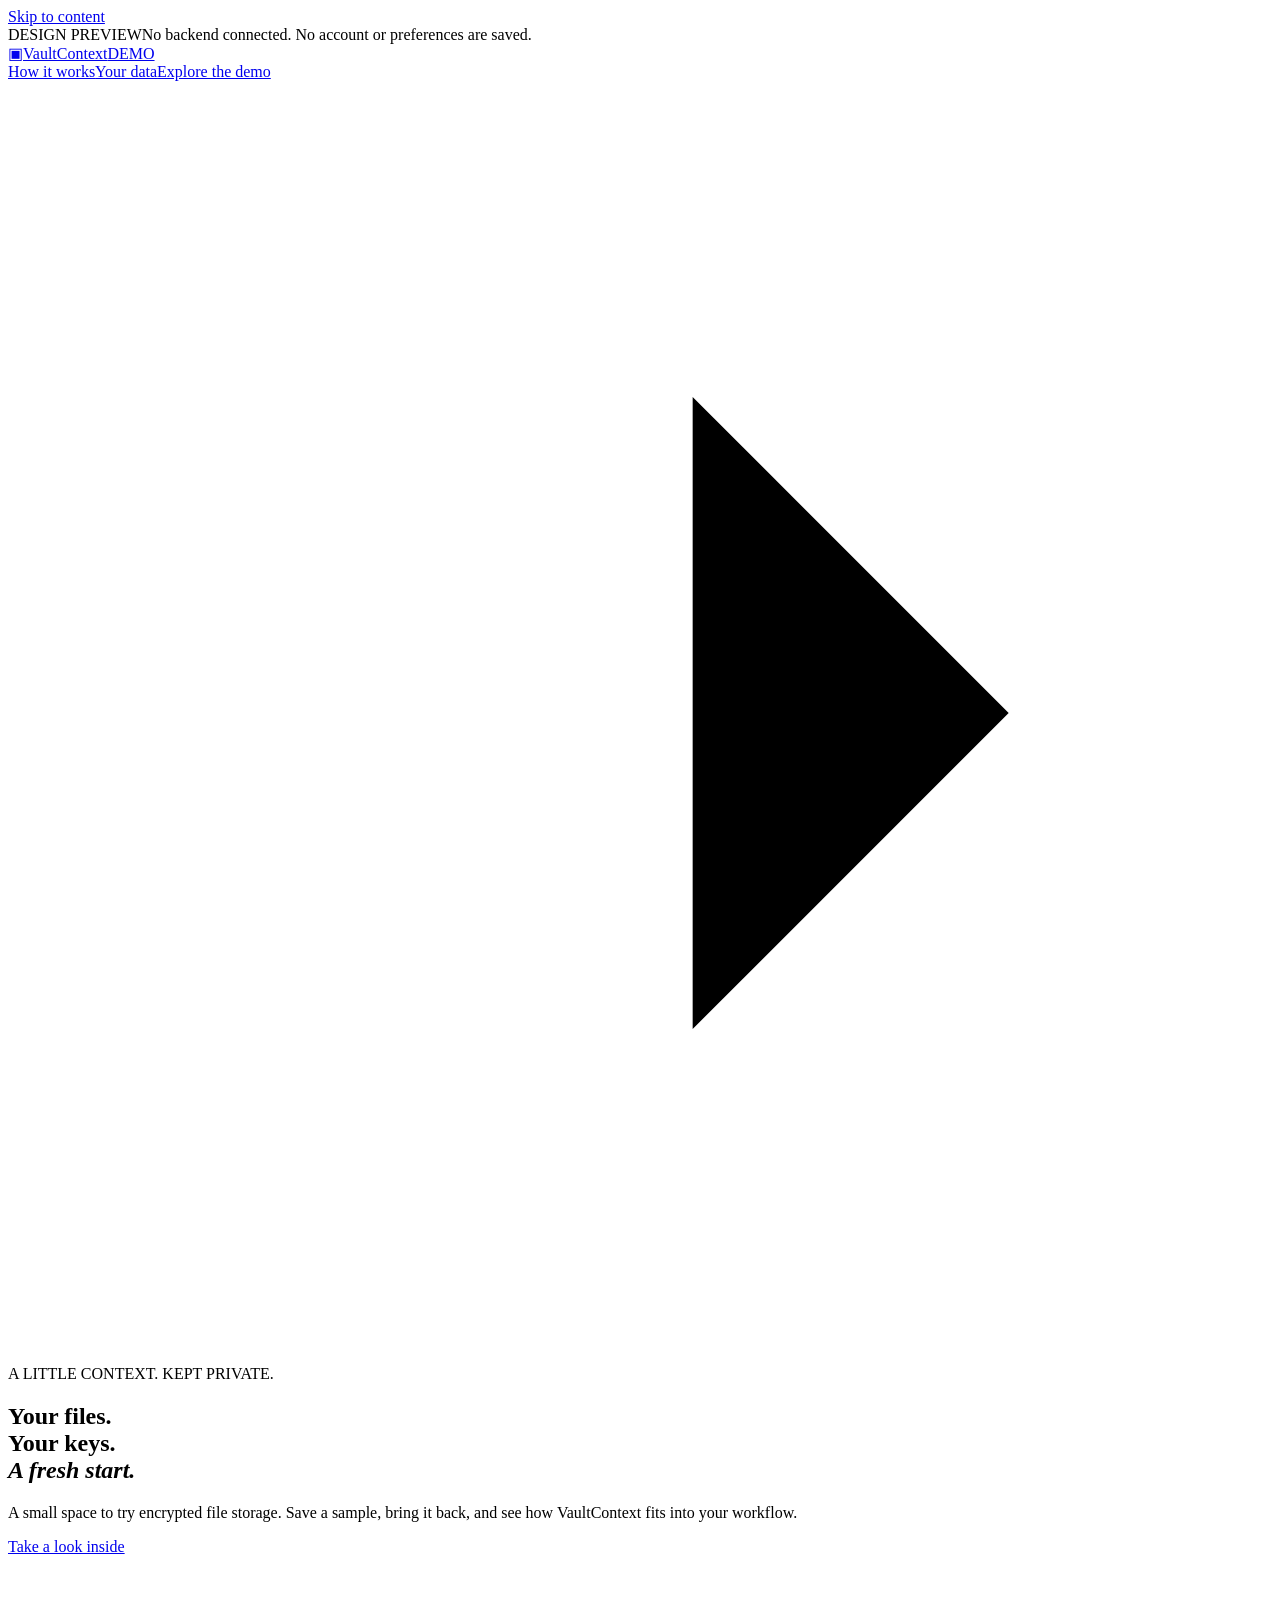
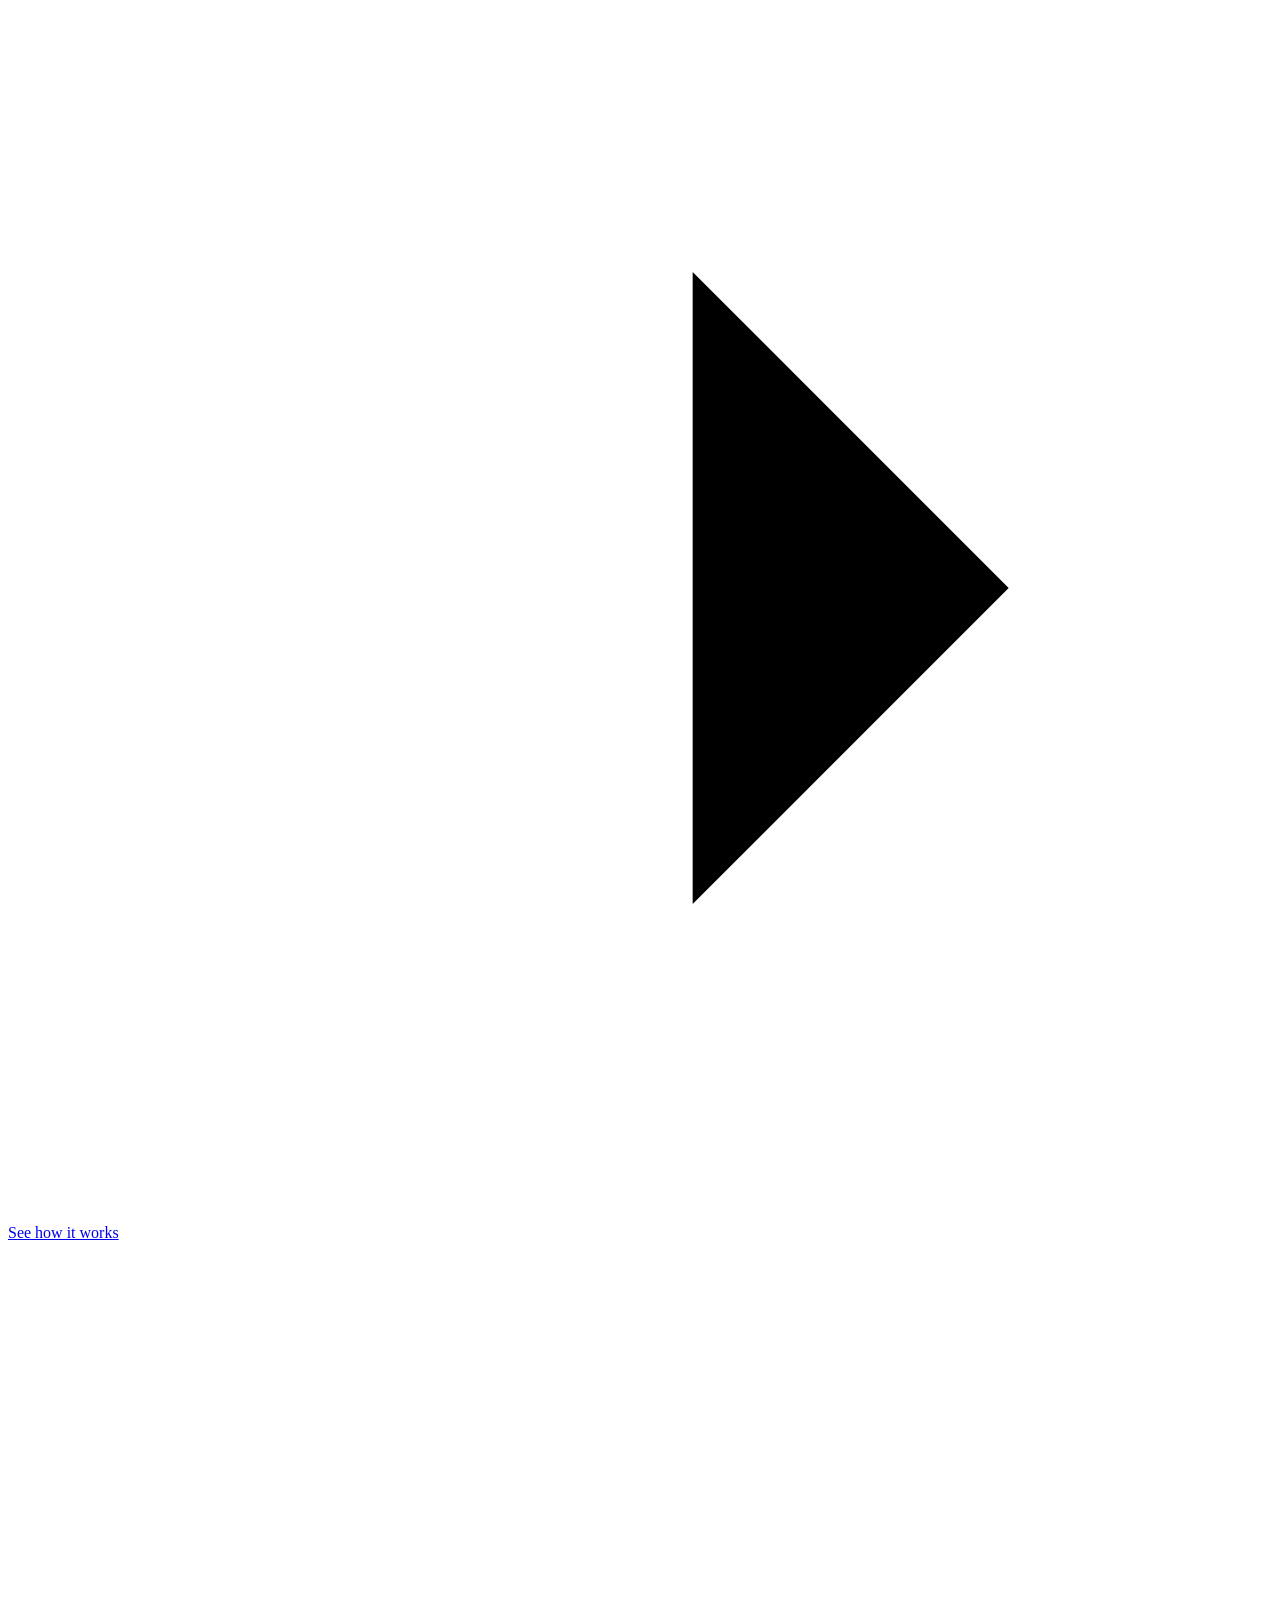
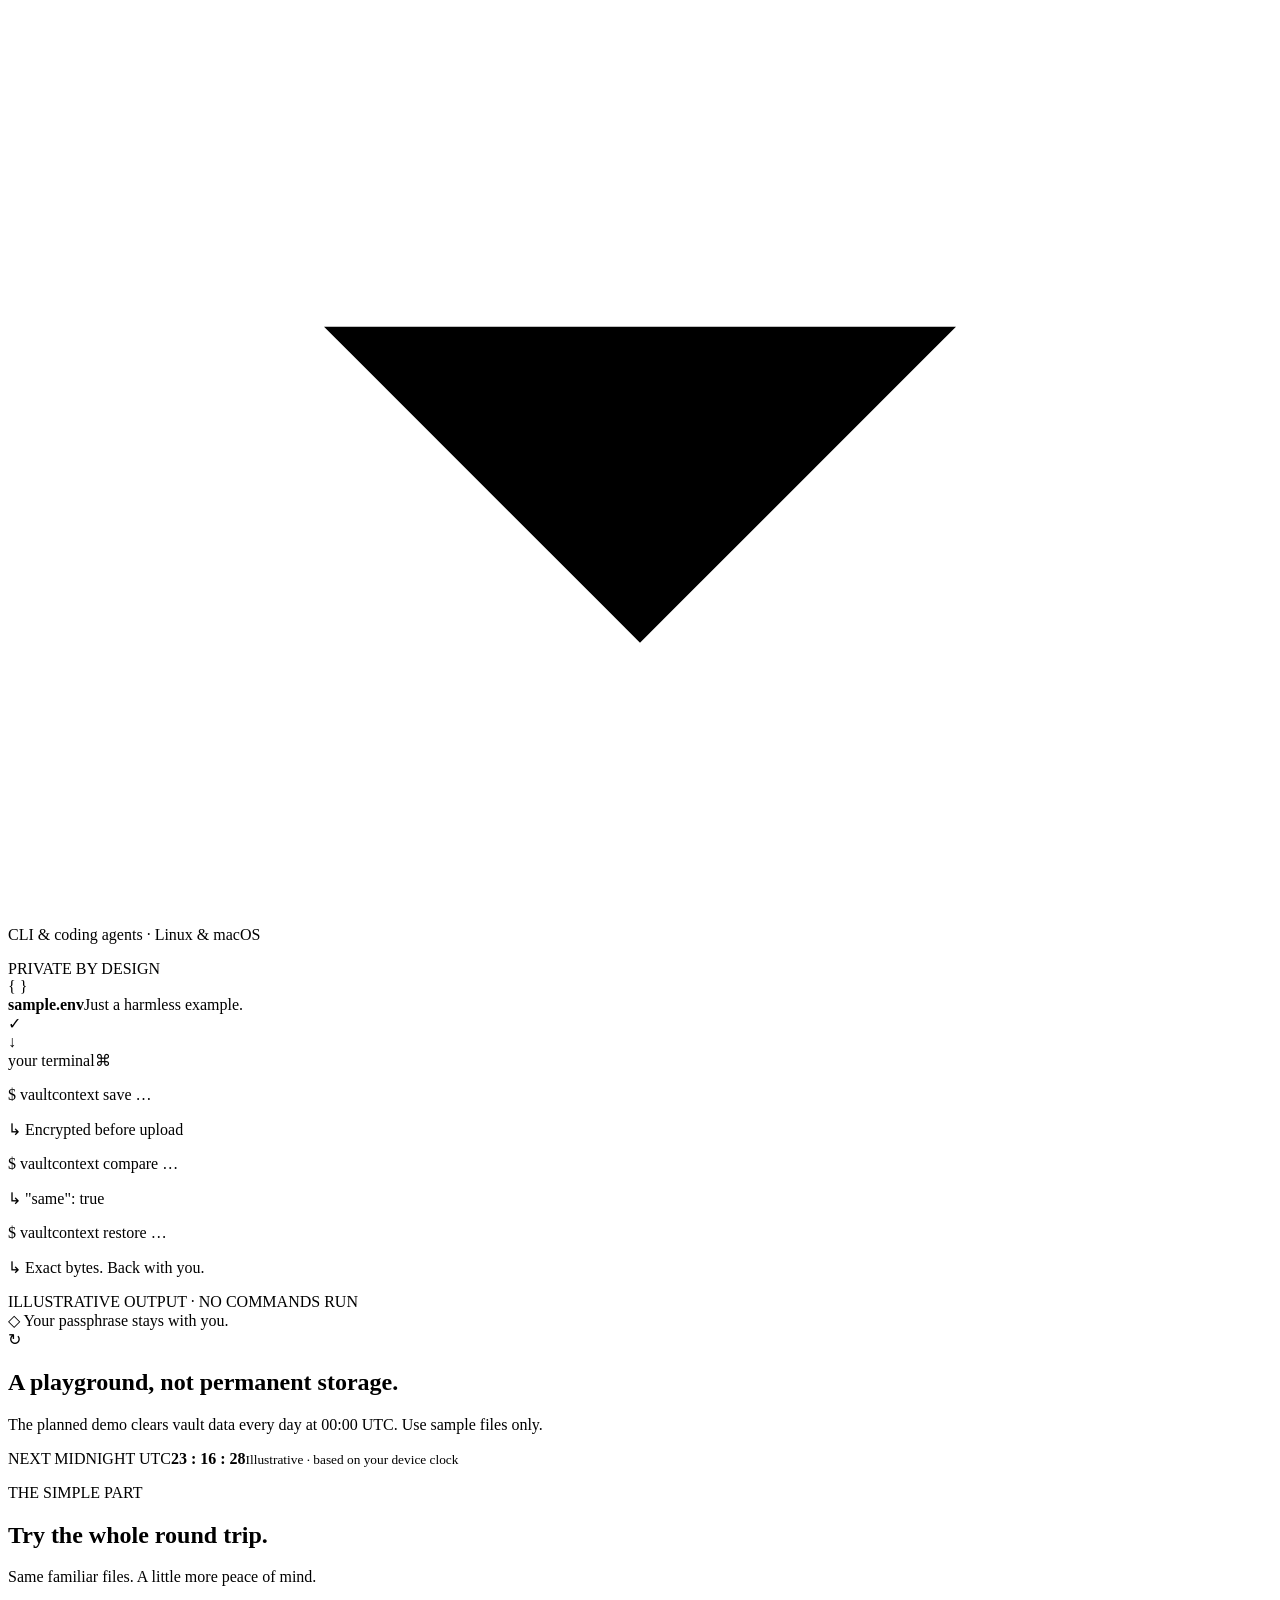
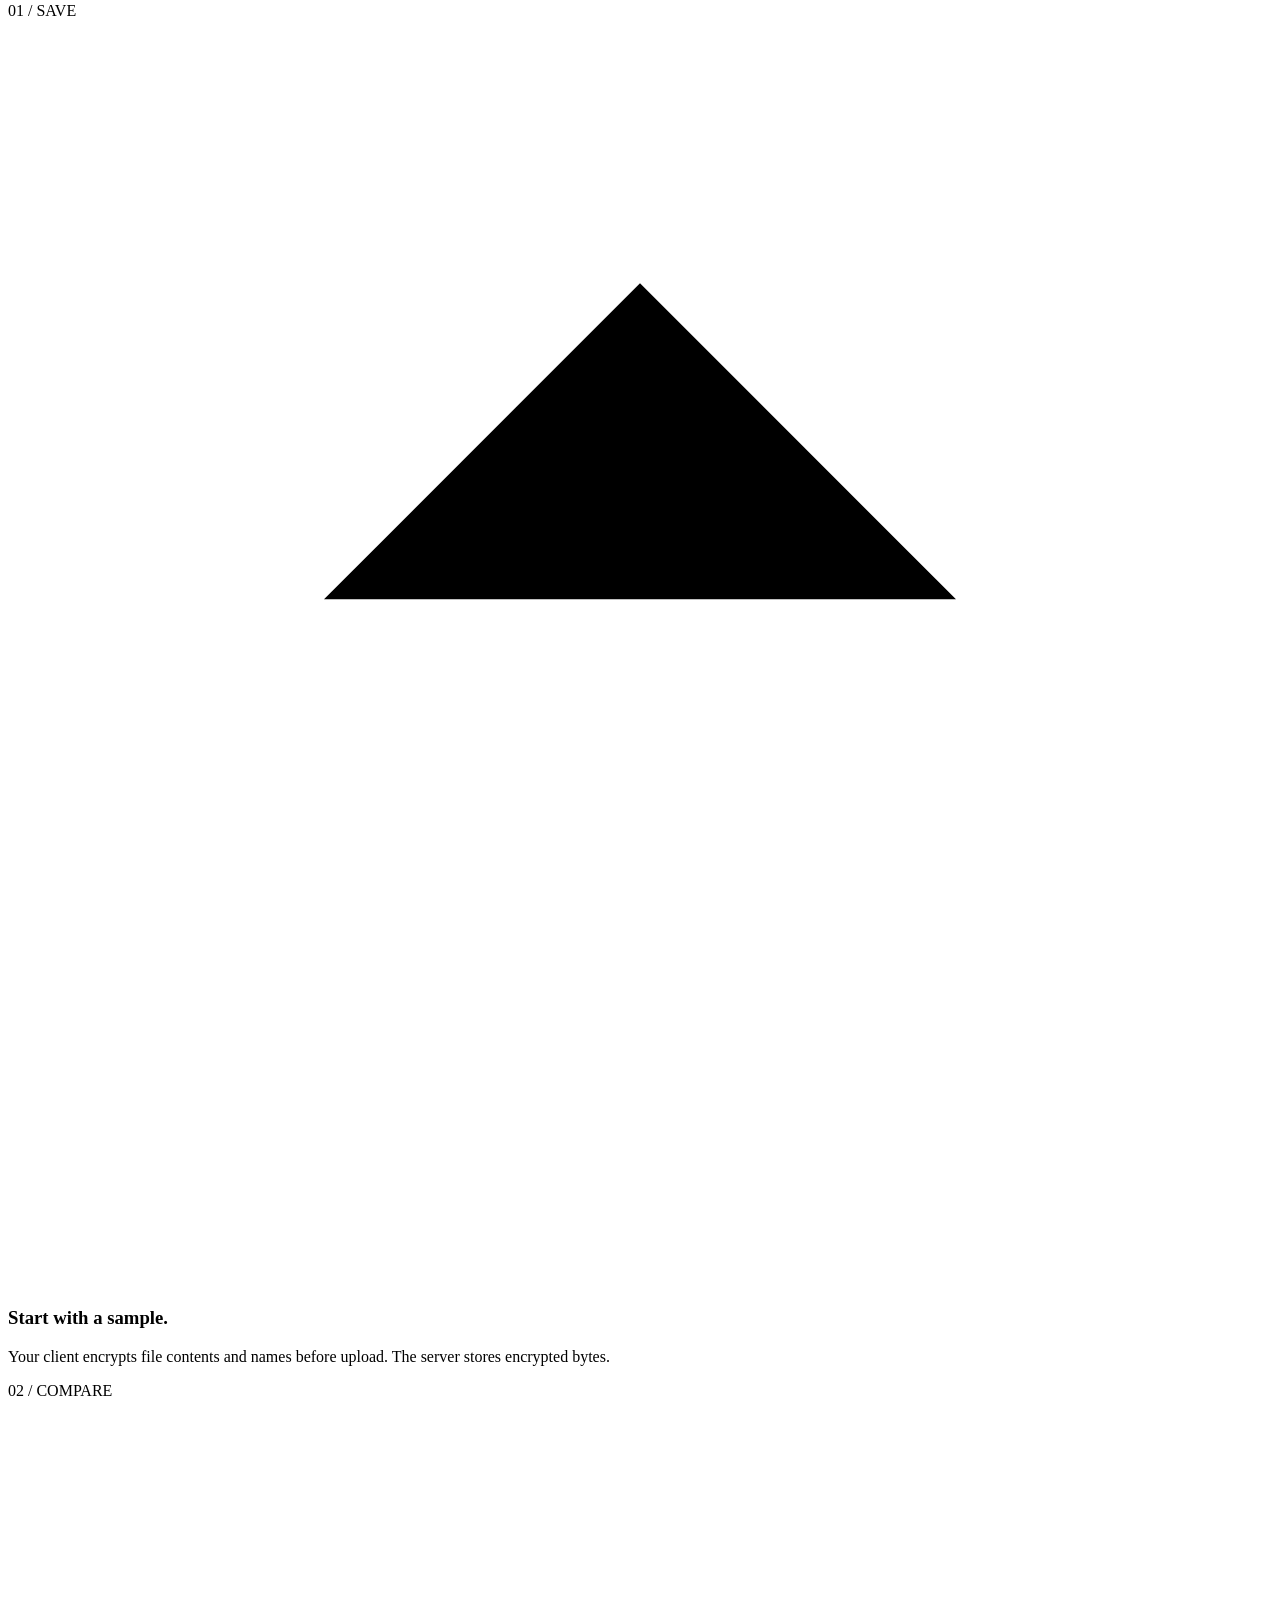
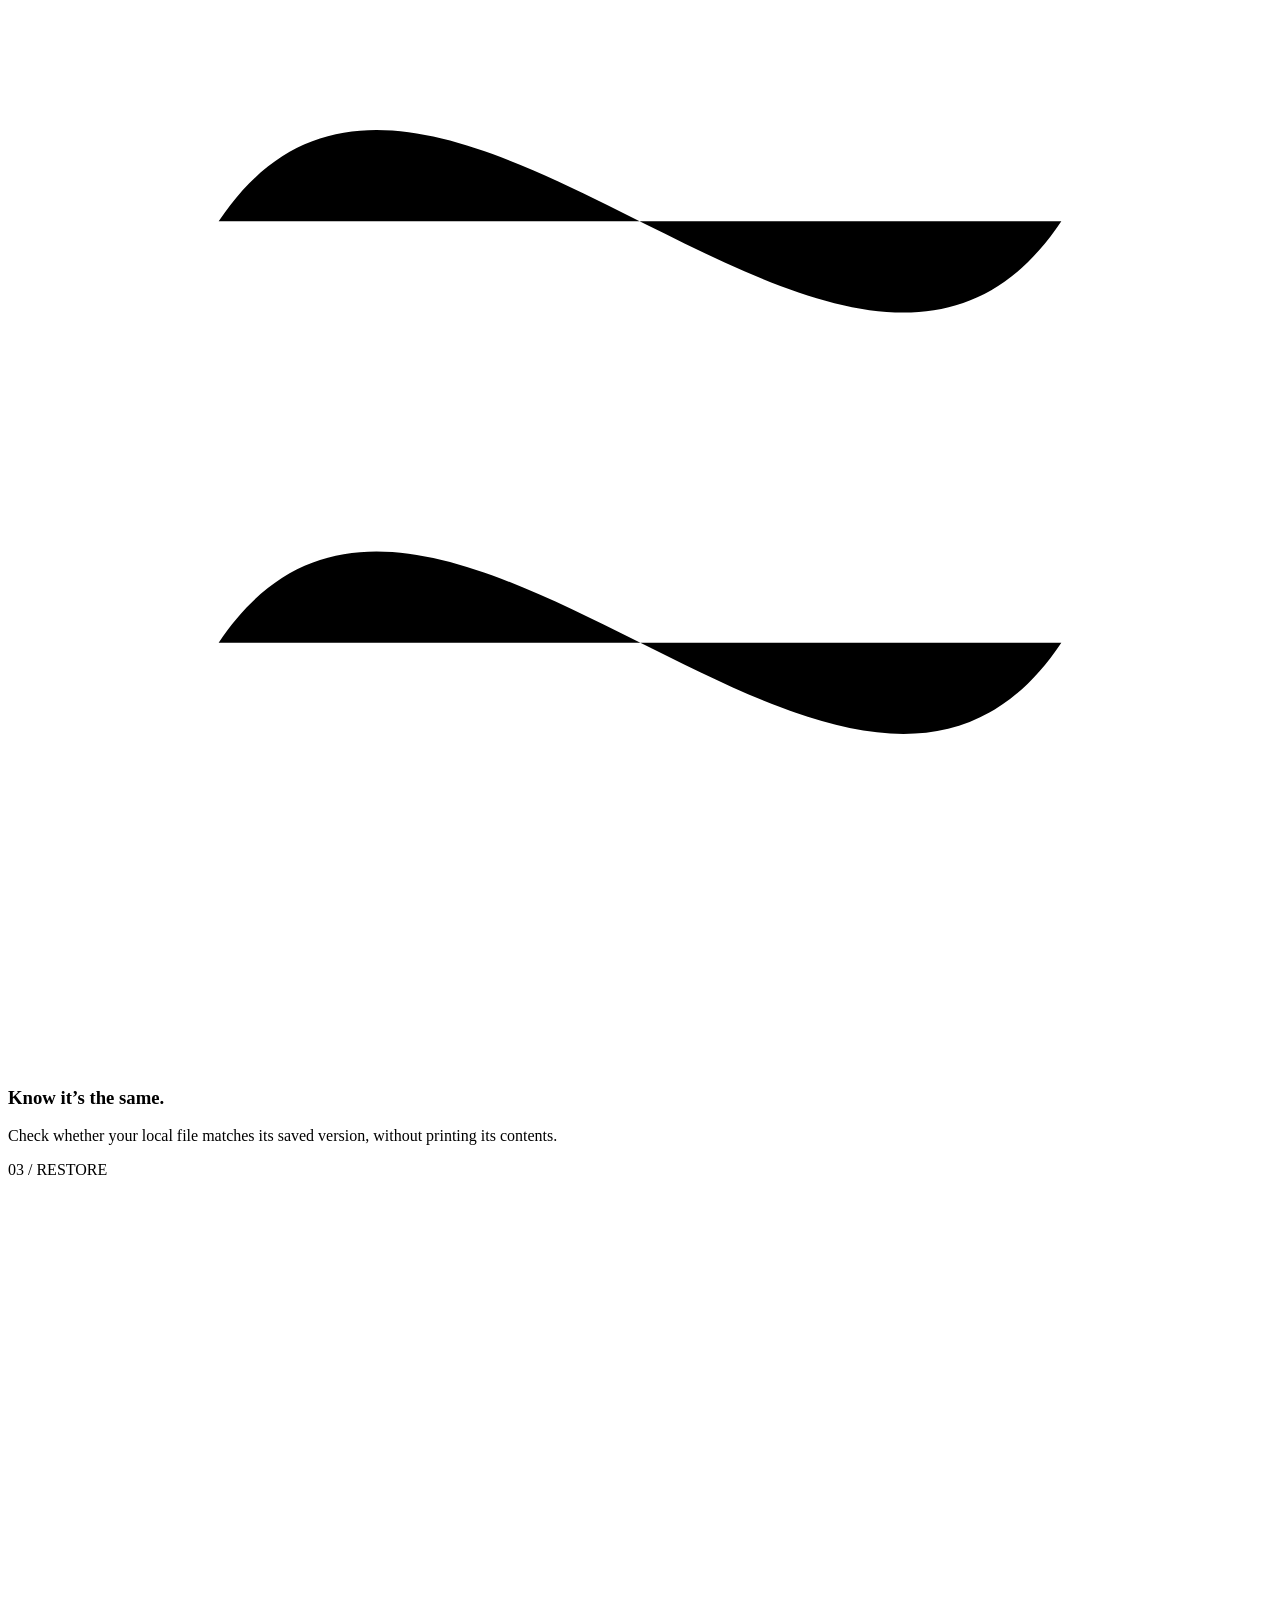
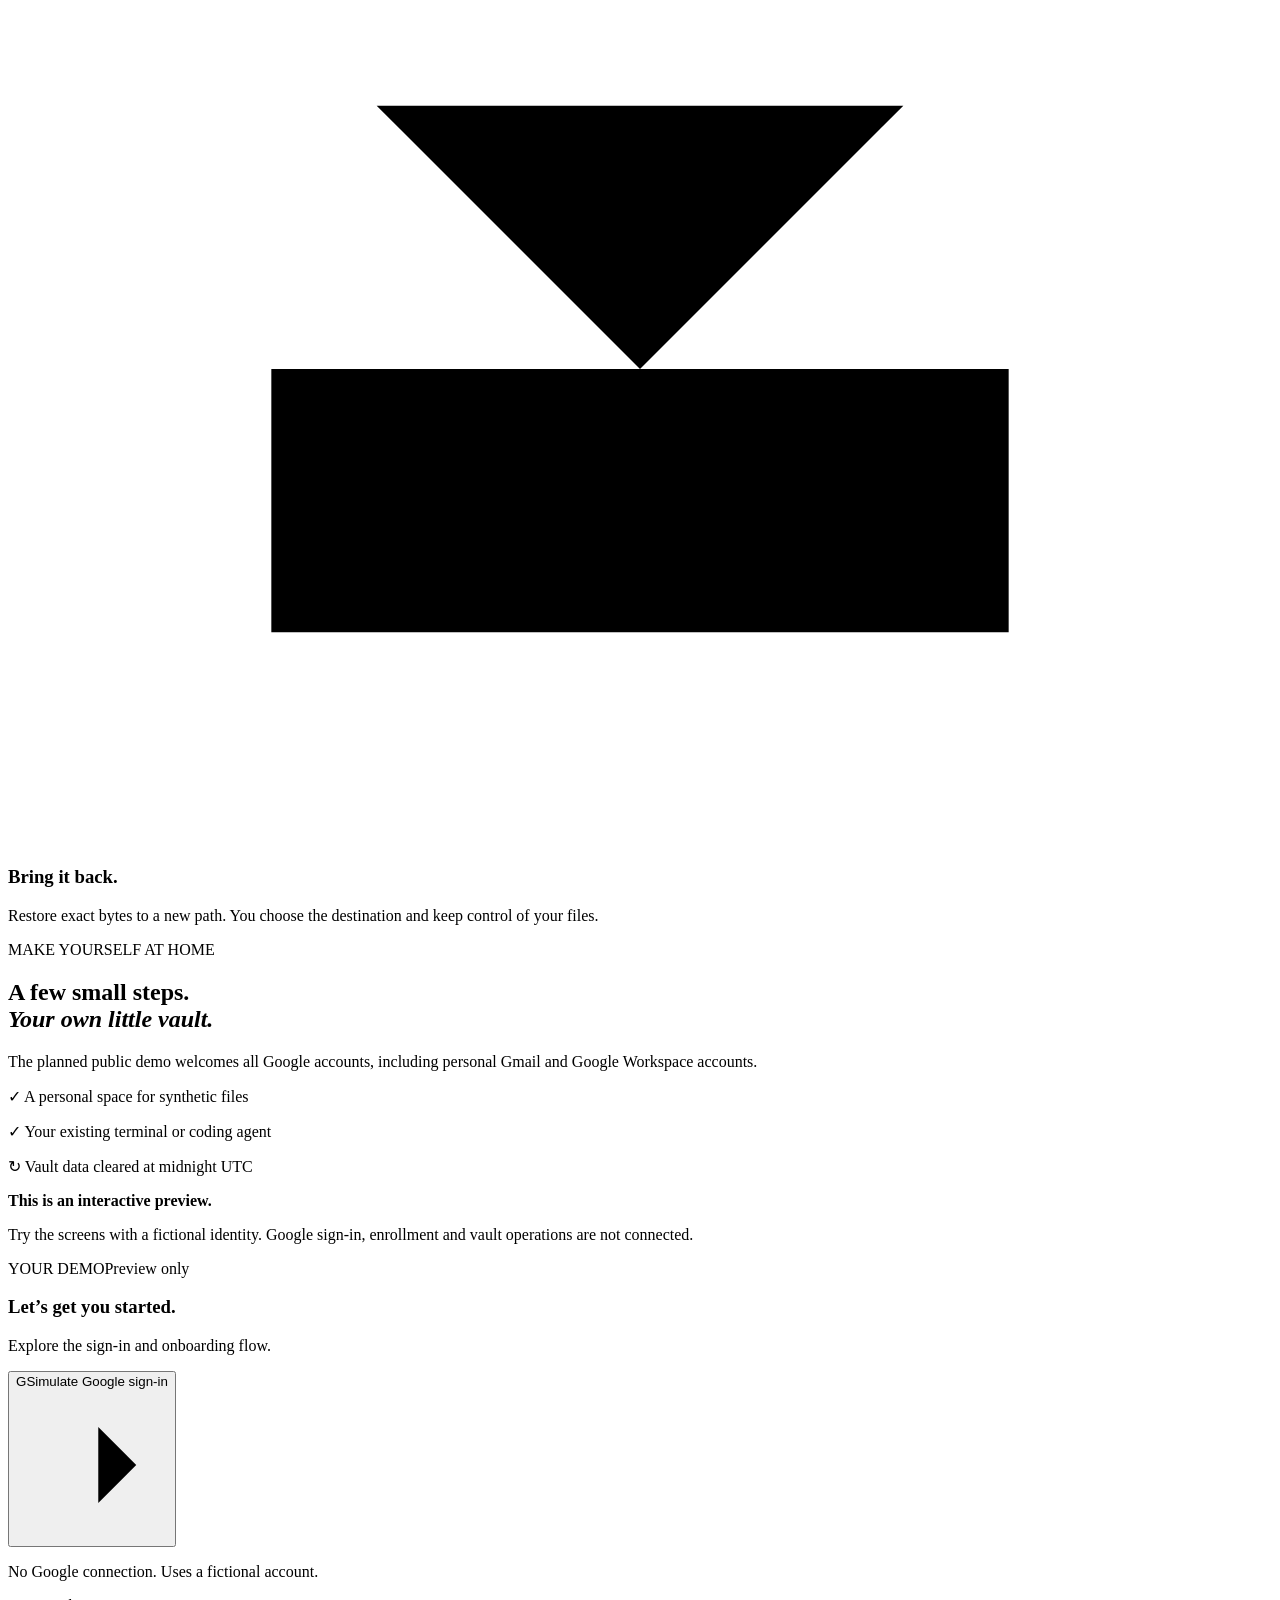
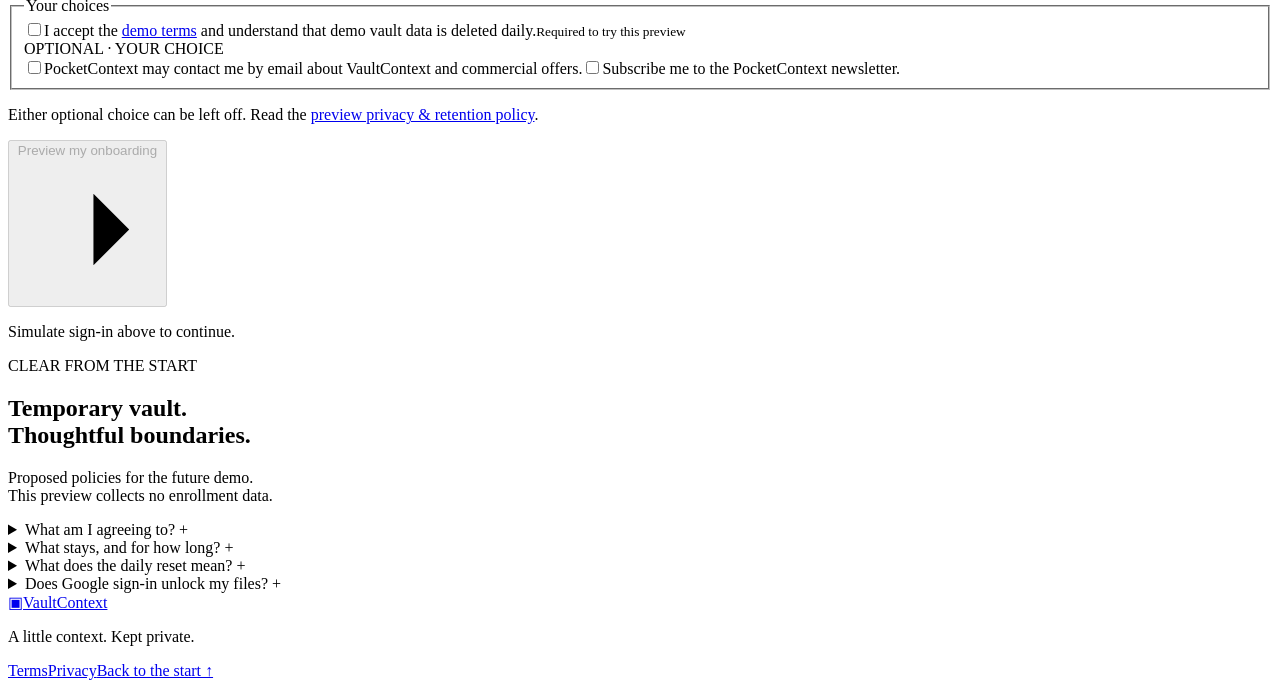
==== pb_public/index.html @ 1d88e0f4 "Separate disposable demo repository and release ownership [skip ci]" ====
<!doctype html>
<html lang="en">
<head>
  <meta charset="utf-8"><meta name="viewport" content="width=device-width, initial-scale=1">
  <meta name="robots" content="noindex,nofollow"><meta name="description" content="An interactive preview of the VaultContext public demo experience.">
  <title>Try a little privacy · VaultContext demo preview</title>
  <link rel="stylesheet" href="styles.css?v=b12c53db8c8d"><script src="app.js?v=38ead5e88725" defer></script>
</head>
<body>
<a class="skip" href="#main">Skip to content</a>
<div class="preview" id="mode-banner"><span class="preview-tag">DESIGN PREVIEW</span><span>No backend connected. No account or preferences are saved.</span></div>
<header class="wrap header"><a class="brand" href="#main" aria-label="VaultContext home"><span class="brand-icon" aria-hidden="true">▣</span>VaultContext<span class="demo-tag">DEMO</span></a><nav aria-label="Main navigation"><a href="#how">How it works</a><a href="#details">Your data</a><a class="nav-cta" href="#start">Explore the demo <svg class="ui-icon" viewBox="0 0 24 24" aria-hidden="true" focusable="false"><path d="M5 12h14m-6-6 6 6-6 6"/></svg></a></nav></header>
<main id="main">
<section id="link-withdrawal" class="wrap capability-section" aria-labelledby="withdrawal-heading" hidden><div class="onboarding-banner"><div><p class="eyebrow">YOUR COMMUNICATION CHOICES</p><h2 id="withdrawal-heading">Withdraw marketing permissions</h2><p>Turn off both commercial email and the PocketContext newsletter for the contact associated with your link. No Google sign-in is required. Opening this page does not change your preferences.</p><button id="confirm-withdrawal" class="button" type="button">Confirm withdrawal</button><p id="withdrawal-status" role="status">Your private link has been removed from the address bar. Confirm above to continue.</p></div></div></section>
<section class="hero wrap">
 <div class="hero-copy"><p class="eyebrow"><span class="dot"></span> A LITTLE CONTEXT. KEPT PRIVATE.</p><h1>Your files.<br>Your keys.<br><em>A fresh start.</em></h1><p class="intro">A small space to try encrypted file storage. Save a sample, bring it back, and see how VaultContext fits into your workflow.</p><div class="hero-actions"><a class="button" href="#start">Take a look inside <svg class="ui-icon" viewBox="0 0 24 24" aria-hidden="true" focusable="false"><path d="M5 12h14m-6-6 6 6-6 6"/></svg></a><a class="text-link" href="#how">See how it works <svg class="ui-icon" viewBox="0 0 24 24" aria-hidden="true" focusable="false"><path d="M12 5v14m-6-6 6 6 6-6"/></svg></a></div><p class="hero-note">CLI & coding agents <span>·</span> Linux & macOS</p></div>
 <div class="hero-art" aria-label="Illustration of an encrypted sample file round trip">
  <div class="art-grid"></div><div class="orbit orbit-one"></div><div class="orbit orbit-two"></div>
  <div class="floating-label"><span class="tiny-dot"></span> PRIVATE BY DESIGN</div>
  <div class="file-card"><div class="file-icon">{ }</div><div><strong>sample.env</strong><span>Just a harmless example.</span></div><span class="file-check">✓</span></div>
  <div class="connector" aria-hidden="true">↓</div>
  <div class="terminal"><div class="terminal-bar"><span class="window-dots"><i></i><i></i><i></i></span><span>your terminal</span><span>⌘</span></div><div class="terminal-content"><p><span class="prompt">$</span> vaultcontext save <span class="muted">…</span></p><p class="terminal-result">↳ Encrypted before upload</p><p><span class="prompt">$</span> vaultcontext compare <span class="muted">…</span></p><p class="terminal-result">↳ "same": <span class="terminal-true">true</span></p><p><span class="prompt">$</span> vaultcontext restore <span class="muted">…</span></p><p class="terminal-result">↳ Exact bytes. Back with you.</p><span class="cursor" aria-hidden="true"></span></div><div class="terminal-footer"><span class="tiny-dot"></span> ILLUSTRATIVE OUTPUT · NO COMMANDS RUN</div></div>
  <div class="key-label"><span aria-hidden="true">◇</span> Your passphrase stays with you.</div>
 </div>
</section>
<section class="reset-strip wrap" aria-labelledby="reset-title"><div class="reset-icon" aria-hidden="true">↻</div><div class="reset-copy"><h2 id="reset-title">A playground, not permanent storage.</h2><p id="reset-description">The planned demo clears vault data every day at 00:00 UTC. Use sample files only.</p></div><div class="countdown"><span>NEXT MIDNIGHT UTC</span><strong id="countdown">-- : -- : --</strong><small id="countdown-note">Illustrative · based on your device clock</small></div></section>
<section id="how" class="how wrap"><div class="section-top"><p class="eyebrow">THE SIMPLE PART</p><h2>Try the whole round trip.</h2><p>Same familiar files. A little more peace of mind.</p></div><div class="features"><article><span class="step-label">01 / SAVE</span><div class="feature-symbol"><svg class="ui-icon" viewBox="0 0 24 24" aria-hidden="true" focusable="false"><path d="M12 19V5m-6 6 6-6 6 6M5 3h14"/></svg></div><h3>Start with a sample.</h3><p>Your client encrypts file contents and names before upload. The server stores encrypted bytes.</p></article><article><span class="step-label">02 / COMPARE</span><div class="feature-symbol"><svg class="ui-icon" viewBox="0 0 24 24" aria-hidden="true" focusable="false"><path d="M4 8c4-6 12 6 16 0M4 16c4-6 12 6 16 0"/></svg></div><h3>Know it’s the same.</h3><p>Check whether your local file matches its saved version, without printing its contents.</p></article><article><span class="step-label">03 / RESTORE</span><div class="feature-symbol"><svg class="ui-icon" viewBox="0 0 24 24" aria-hidden="true" focusable="false"><path d="M12 3v12m-5-5 5 5 5-5M5 15v5h14v-5"/></svg></div><h3>Bring it back.</h3><p>Restore exact bytes to a new path. You choose the destination and keep control of your files.</p></article></div></section>
<section id="start" class="start-section"><div class="wrap start-layout"><div class="start-copy"><p class="eyebrow">MAKE YOURSELF AT HOME</p><h2>A few small steps.<br><em>Your own little vault.</em></h2><p id="audience-description">The planned public demo welcomes all Google accounts, including personal Gmail and Google Workspace accounts.</p><div class="expectations"><p><span>✓</span> A personal space for synthetic files</p><p><span>✓</span> Your existing terminal or coding agent</p><p><span>↻</span> Vault data cleared at midnight UTC</p></div><div class="honest-note" id="mode-note"><strong>This is an interactive preview.</strong><p>Try the screens with a fictional identity. Google sign-in, enrollment and vault operations are not connected.</p></div></div>
<div class="enrollment-card"><div class="card-heading"><span class="mini-label">YOUR DEMO</span><span id="mode-pill" class="preview-pill">Preview only</span></div><h3>Let’s get you started.</h3><p class="card-intro">Explore the sign-in and onboarding flow.</p><button id="google-button" class="google-button" type="button"><span class="google-g" aria-hidden="true">G</span>Simulate Google sign-in<svg class="ui-icon" viewBox="0 0 24 24" aria-hidden="true" focusable="false"><path d="M5 12h14m-6-6 6 6-6 6"/></svg></button><button id="cancel-google" class="link-button" type="button" hidden>Cancel Google sign-in</button><p class="micro" id="google-note">No Google connection. Uses a fictional account.</p>
<div id="identity" class="identity" hidden><span class="avatar" aria-hidden="true">D</span><div class="identity-details"><strong id="identity-name">Demo visitor</strong><span id="identity-email">demo@example.com · synthetic identity</span></div><span class="identity-check" aria-hidden="true">✓</span></div>
<button id="signout" class="link-button" type="button" hidden>Sign out of this browser</button><p id="preferences-status" class="micro" hidden></p><form id="enrollment-form"><fieldset><legend>Your choices</legend><label class="check-row required"><input type="checkbox" id="terms" required><span>I accept the <a href="#terms-details">demo terms</a> and understand that demo vault data is deleted daily.<small id="terms-help">Required to try this preview</small></span></label><div class="optional-label">OPTIONAL · YOUR CHOICE</div><label class="check-row"><input type="checkbox" id="commercial"><span>PocketContext may contact me by email about VaultContext and commercial offers.</span></label><label class="check-row"><input type="checkbox" id="newsletter"><span>Subscribe me to the PocketContext newsletter.</span></label></fieldset><p class="privacy-note">Either optional choice can be left off. Read the <a id="privacy-label" href="#privacy-details">preview privacy & retention policy</a>.</p><button class="button continue-button" type="submit" disabled aria-describedby="form-status">Preview my onboarding <svg class="ui-icon" viewBox="0 0 24 24" aria-hidden="true" focusable="false"><path d="M5 12h14m-6-6 6 6-6 6"/></svg></button><p id="form-status" class="form-status" role="status">Simulate sign-in above to continue.</p></form></div></div></section>
<section id="onboarding" class="onboarding wrap" hidden tabindex="-1"><div class="section-top"><p class="eyebrow">YOU’RE EXPLORING THE NEXT STEP</p><h2>Your agent. Your keys.</h2><p id="guide-intro">Example instructions only. There is no live demo endpoint yet.</p></div><div class="onboarding-banner" id="guide-banner"><span aria-hidden="true">ⓘ</span><p>No account was created and your choices were not saved. These examples show the planned experience; replace placeholders only when a demo is available.</p></div><div id="agent-note" class="agent-note"><strong>Let your agent help with setup.</strong><p>Copy the installation instructions below into Codex, Claude Code or your coding agent. After setup, use the next two steps as a checklist.</p><p class="micro">The unlocked host and agent are trusted. Agents should never inspect file contents or ask for your passphrase.</p></div><div class="progress-header"><span id="progress-label">0 of 3 guide steps reviewed</span><button id="reset-progress" class="link-button" type="button">Reset progress</button></div><div class="progress-track"><div id="progress-bar"></div></div><div class="guide-steps">
<details open><summary><span>01</span>Install your tools <span class="summary-plus">+</span></summary><div class="guide-content"><p id="install-intro">This preview does not connect to a live installation service. The live demo provides instructions to install the public skill in your coding agent. Do not use production credentials.</p><div class="codebox"><button type="button" class="copy">Copy</button><pre><code id="install-code"># Live installation is unavailable in this preview.
# Skill installation instructions appear on a connected demo.
# Do not use production credentials.</code></pre></div><p class="micro" id="install-note">The source and skill are public. Live setup offers coding-agent instructions through npx skills. No commands are run for you.</p><label class="review-step"><input type="checkbox" class="step-done">I’ve reviewed the installation step</label></div></details>
<details><summary><span>02</span>Connect, then unlock <span class="summary-plus">+</span></summary><div class="guide-content"><p>Google identifies you; a separate passphrase unlocks your encryption keys. Enter it only in your private terminal. There are no recovery keys.</p><div class="codebox"><button type="button" class="copy">Copy</button><pre><code id="connect-code"># Illustration only — .invalid is not a live service
export VAULTCONTEXT_URL=https://vault-demo.example.invalid
export VAULTCONTEXT_USER_EMAIL=demo@example.com
vaultcontext login
vaultcontext whoami
vaultcontext check
vaultcontext init
vaultcontext unlock --timeout 900
vaultcontext create 'Sample vault'</code></pre></div><p class="micro">After each daily reset, set up a fresh demo vault. Never enter passphrases in chat, command arguments or environment variables.</p><label class="review-step"><input type="checkbox" class="step-done">I’ve reviewed identity and unlock</label></div></details>
<details><summary><span>03</span>Save, compare and restore <span class="summary-plus">+</span></summary><div class="guide-content"><p>Create a harmless sample. Replace the example IDs with those returned by a live client. Restore to a separate path.</p><div class="codebox"><button type="button" class="copy">Copy</button><pre><code>vault_demo_dir=$(mktemp -d)
vault_demo_dir=$(cd "$vault_demo_dir" &amp;&amp; pwd -P)
printf 'APP_ENV=demo\nAPI_TOKEN=not-a-secret\n' &gt; "$vault_demo_dir/sample.env"
vaultcontext save VAULT_ID "$vault_demo_dir/sample.env"
vaultcontext compare DOCUMENT_ID "$vault_demo_dir/sample.env"
vaultcontext restore DOCUMENT_ID --to "$vault_demo_dir/restored.env"
vaultcontext lock</code></pre></div><p class="micro">A server reset cannot erase files already restored to your computer. Review progress does not confirm that any CLI operation succeeded.</p><label class="review-step"><input type="checkbox" class="step-done">I’ve reviewed the file round trip</label></div></details></div><p id="guide-complete" class="guide-complete" hidden>All three steps reviewed. That’s the preview — your actual vault journey starts when the demo goes live.</p></section>
<section id="details" class="details-section wrap"><div><p class="eyebrow">CLEAR FROM THE START</p><h2>Temporary vault.<br>Thoughtful boundaries.</h2><p id="policy-intro">Proposed policies for the future demo.<br>This preview collects no enrollment data.</p></div><div class="faq"><details id="terms-details"><summary>What am I agreeing to? <span>+</span></summary><div><p>The proposed demo terms permit evaluation with synthetic files only. Do not upload real credentials, confidential information or other people’s personal data. The demo is temporary, has no storage guarantee, and vault data resets at 00:00 UTC daily.</p><p>Sales contact and newsletter subscription are separate, optional choices. They are not required to try the demo. Final terms and controller details will be provided before any real enrollment.</p></div></details><details id="privacy-details"><summary>What stays, and for how long? <span>+</span></summary><div><dl><dt>Vault data</dt><dd>Planned deletion every day at midnight UTC, including the demo’s encrypted files and keys.</dd><dt>Email without marketing consent</dt><dd>Proposed retention: 30 days after your last demo use.</dd><dt>Marketing preferences and contact details</dt><dd>Retained separately from vault data, with a review after 12 months and an option to withdraw consent. Minimal suppression records may remain to honor withdrawal.</dd><dt>Operational logs</dt><dd>Proposed retention: 30 days, without file content or passphrases; a documented security incident may require a limited investigation period.</dd><dt>Isolated contact and security backups</dt><dd>The proposed recovery-copy limit is an additional 30 days after live retention ends. Actual provider expiry must be verified before launch; a configured retention horizon alone does not prove deletion. Recovery copies are not available for ordinary marketing. Restored withdrawals and deletion requests must be reconciled before any sending; missing current suppression state blocks sending. This allowance does not apply to demo vault replicas.</dd></dl><p id="privacy-mode-note">The launched service must publish the full retention policy, withdrawal mechanism and any necessary consent-evidence exceptions. Here, nothing is submitted or saved; a refresh clears the interface choices.</p></div></details><details id="reset-details"><summary>What does the daily reset mean? <span>+</span></summary><div><p>The future demo will clear its accounts, encrypted keys and vault files daily, so you will start fresh after a reset. You may have less than 24 hours until the next reset. The countdown above is illustrative and uses your device clock; it does not report a running server job.</p><p>Files you download or restore, independent exports, and local client state are not erased by a server reset. Marketing records have their own retention policy.</p></div></details><details><summary>Does Google sign-in unlock my files? <span>+</span></summary><div><p>No. Google authenticates your account. A separate passphrase protects your encryption identity. File contents and names are encrypted by the client before upload; account and operational metadata remain visible to the service.</p><p>Your execution host and unlocked agent are trusted. Losing your passphrase can mean losing access. There are no recovery keys.</p></div></details></div></section>
</main><footer class="wrap footer"><a class="brand" href="#main"><span class="brand-icon" aria-hidden="true">▣</span>VaultContext</a><p>A little context. Kept private.</p><div class="footer-links"><a href="terms/">Terms</a><a href="privacy/">Privacy</a><a href="#start">Back to the start ↑</a></div></footer><div id="copy-status" class="sr-only" role="status" aria-live="polite"></div>
</body></html>
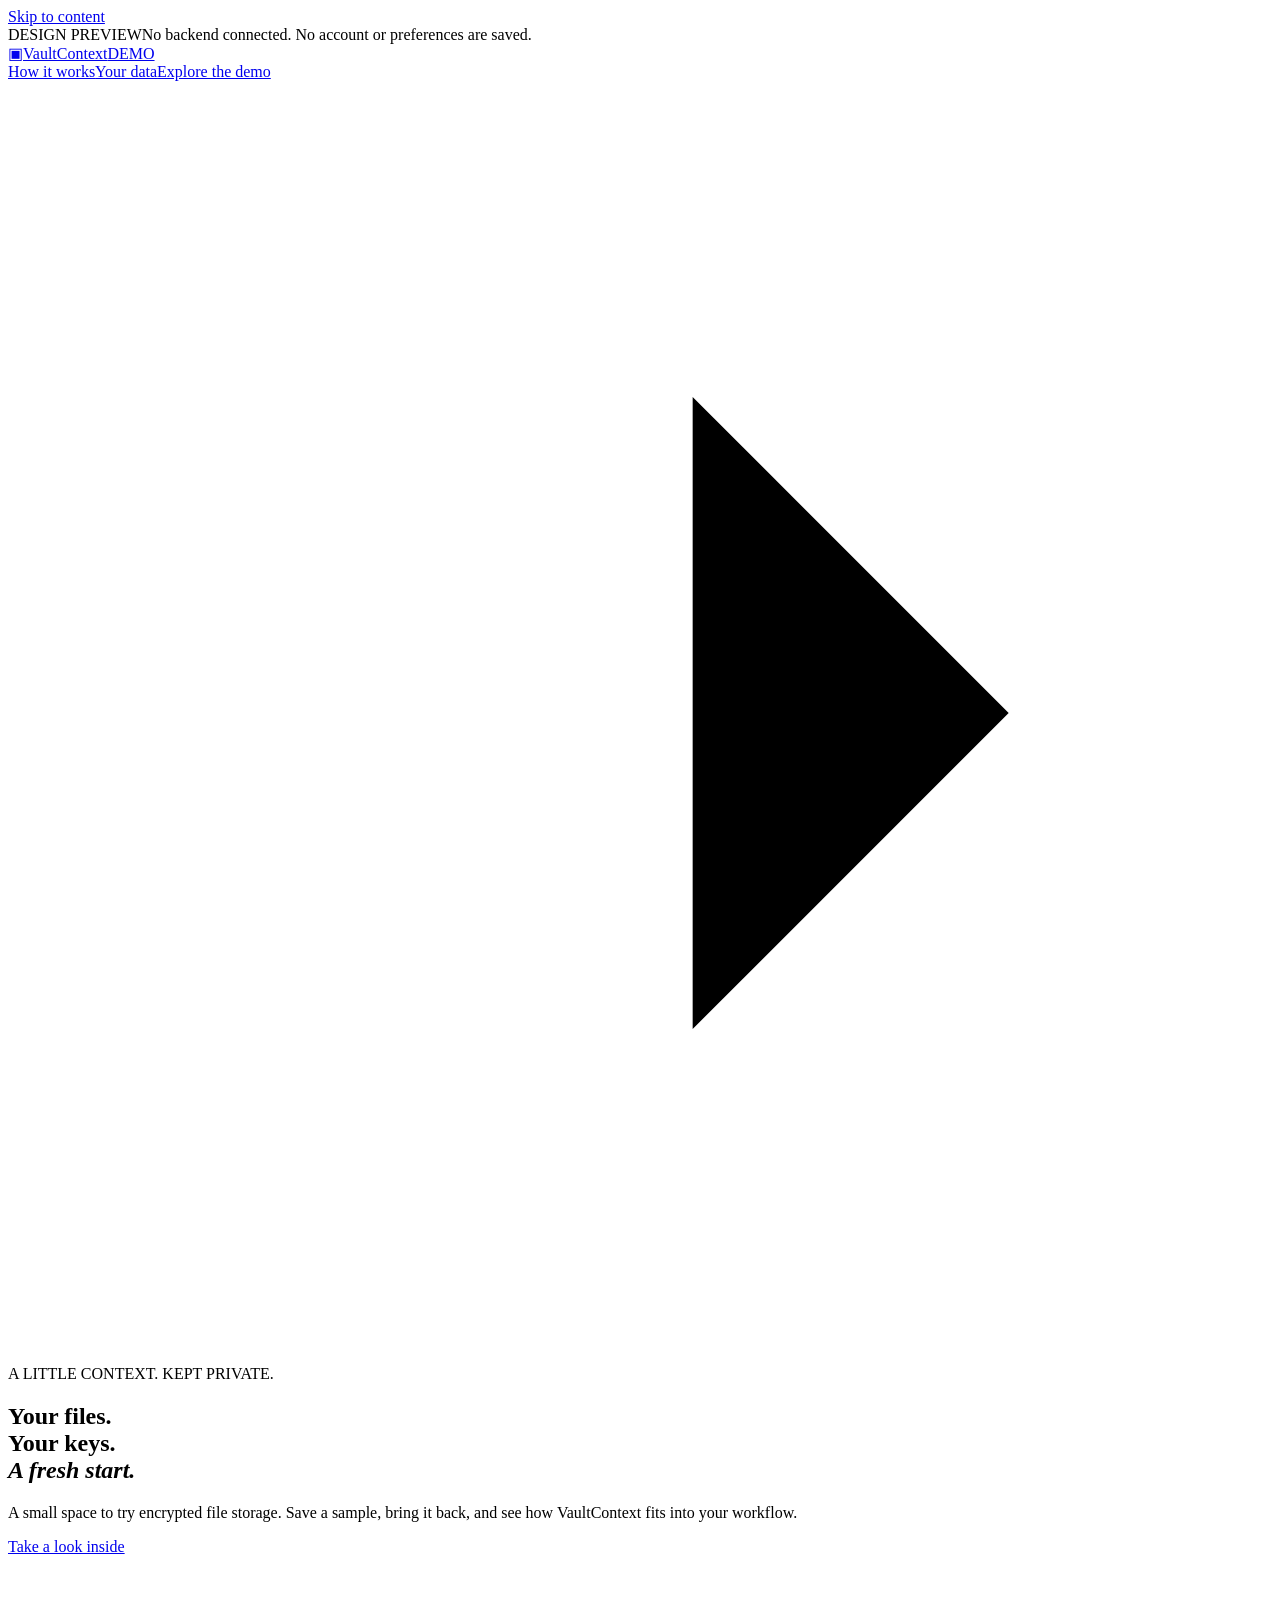
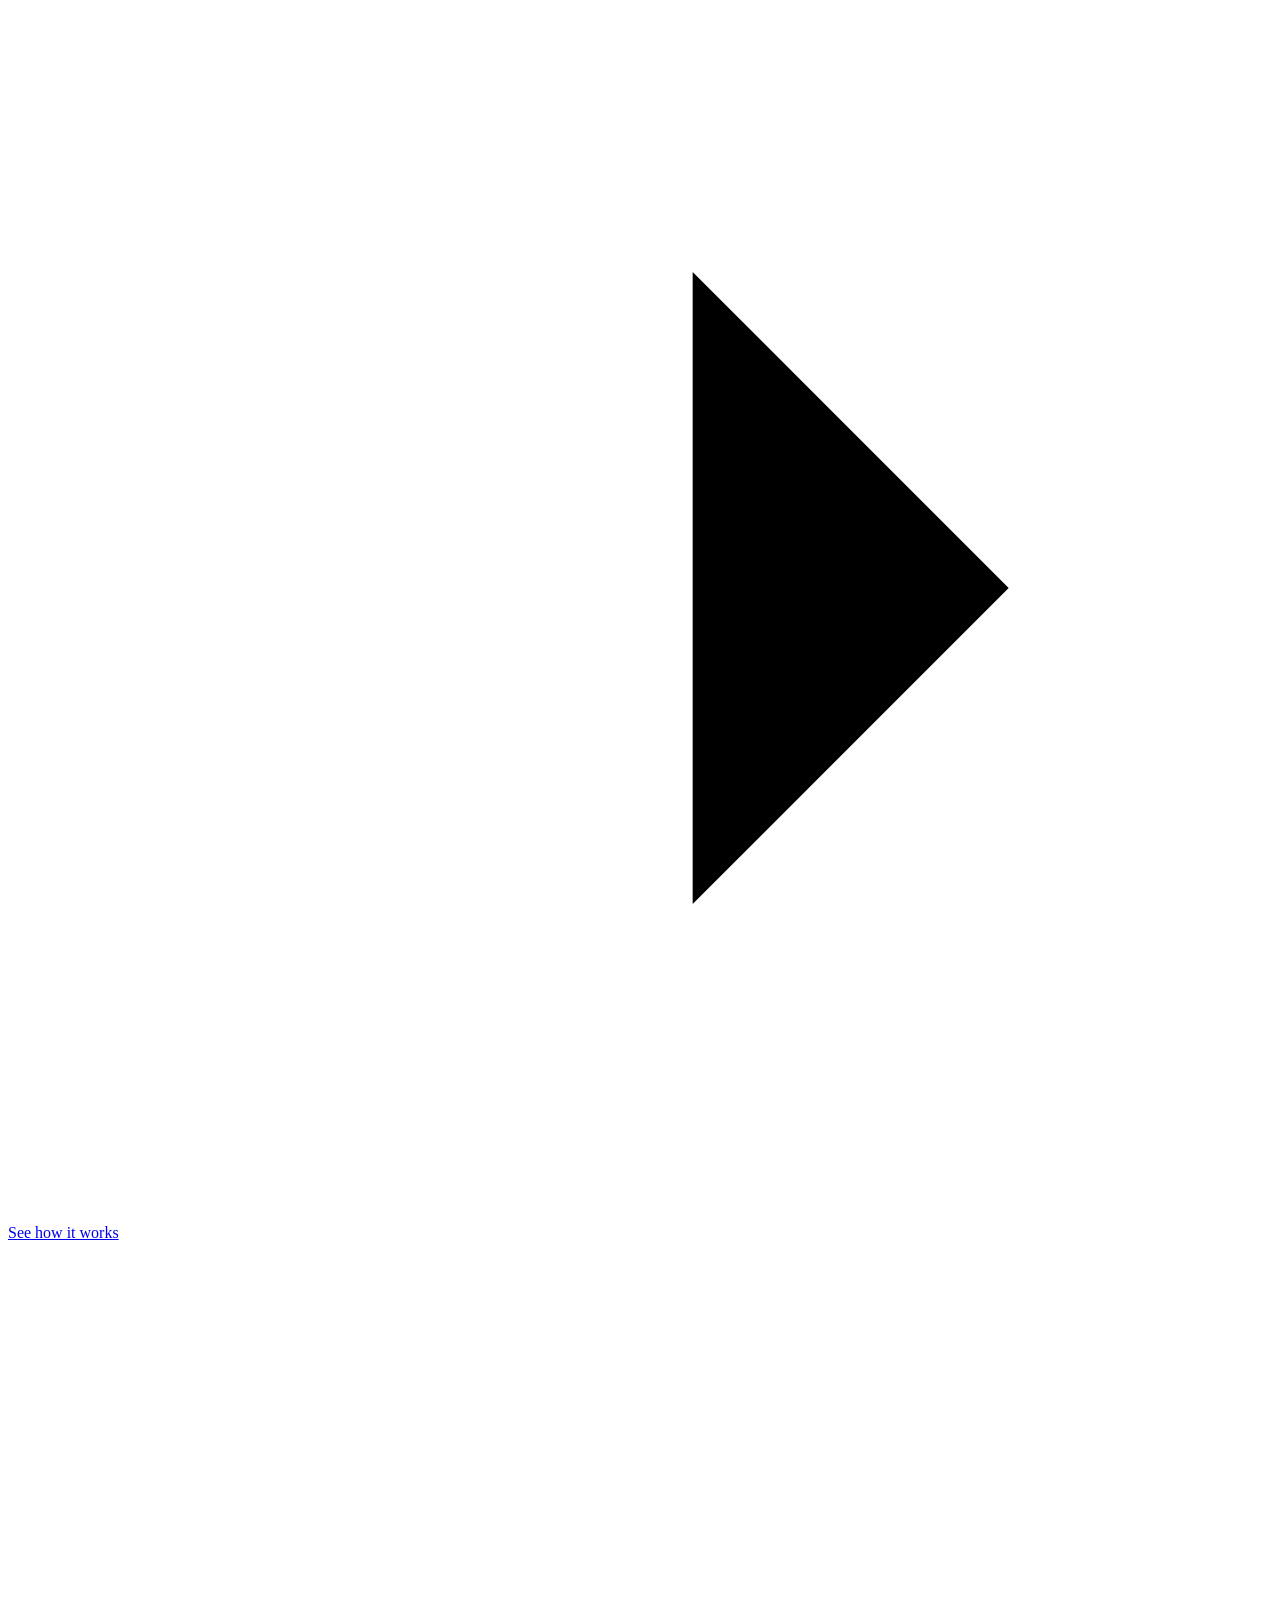
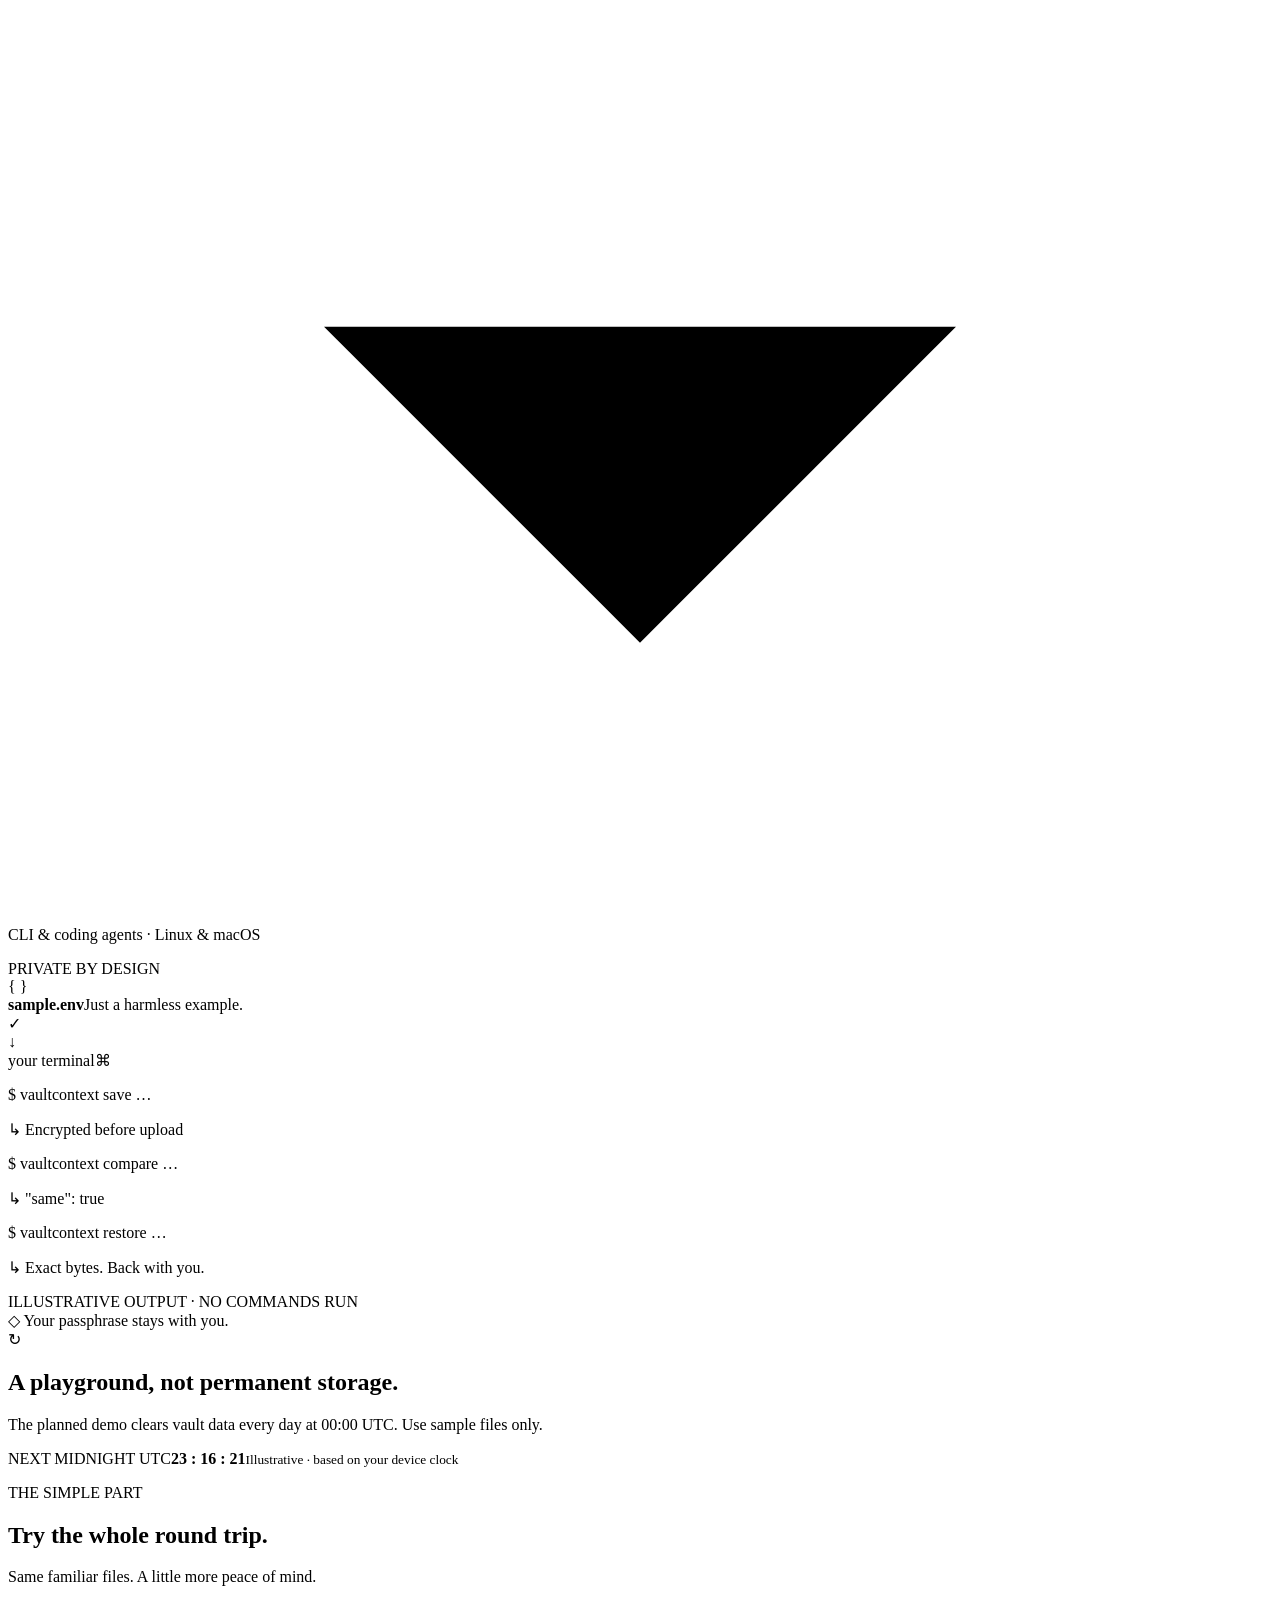
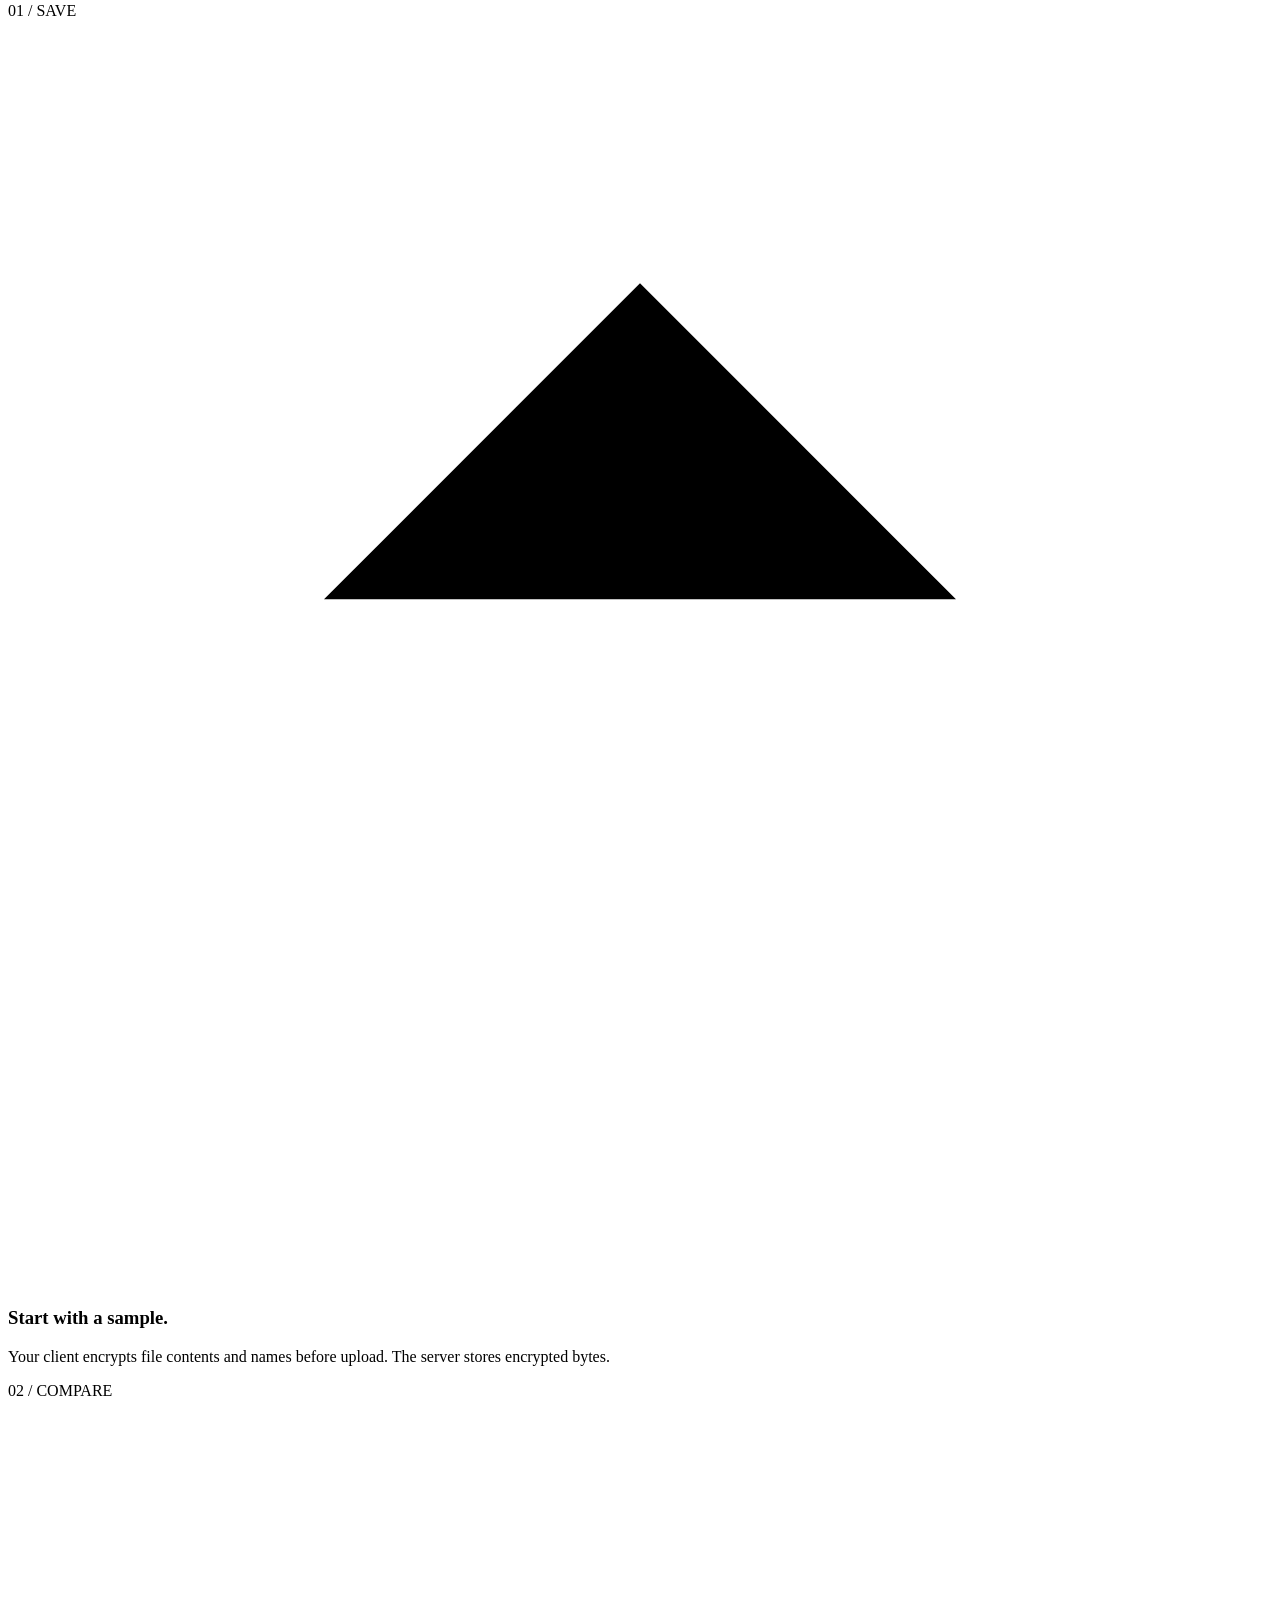
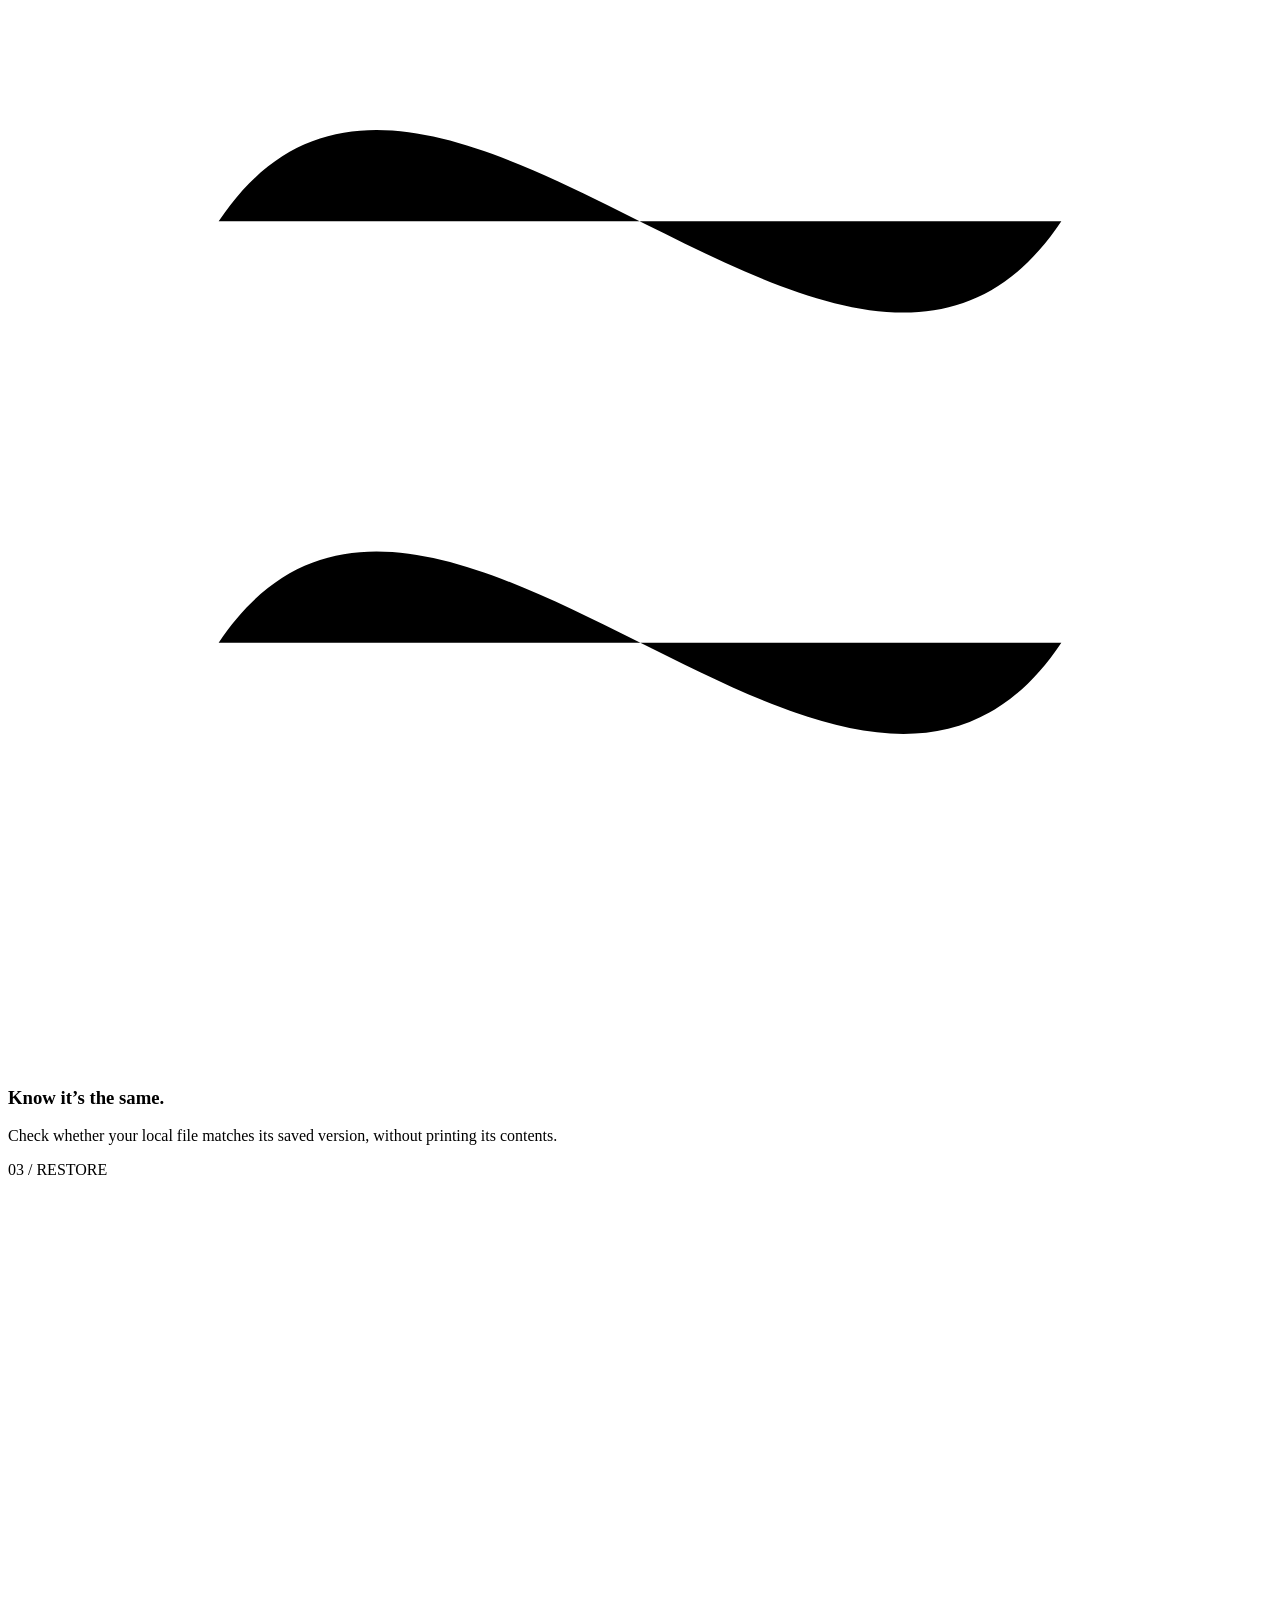
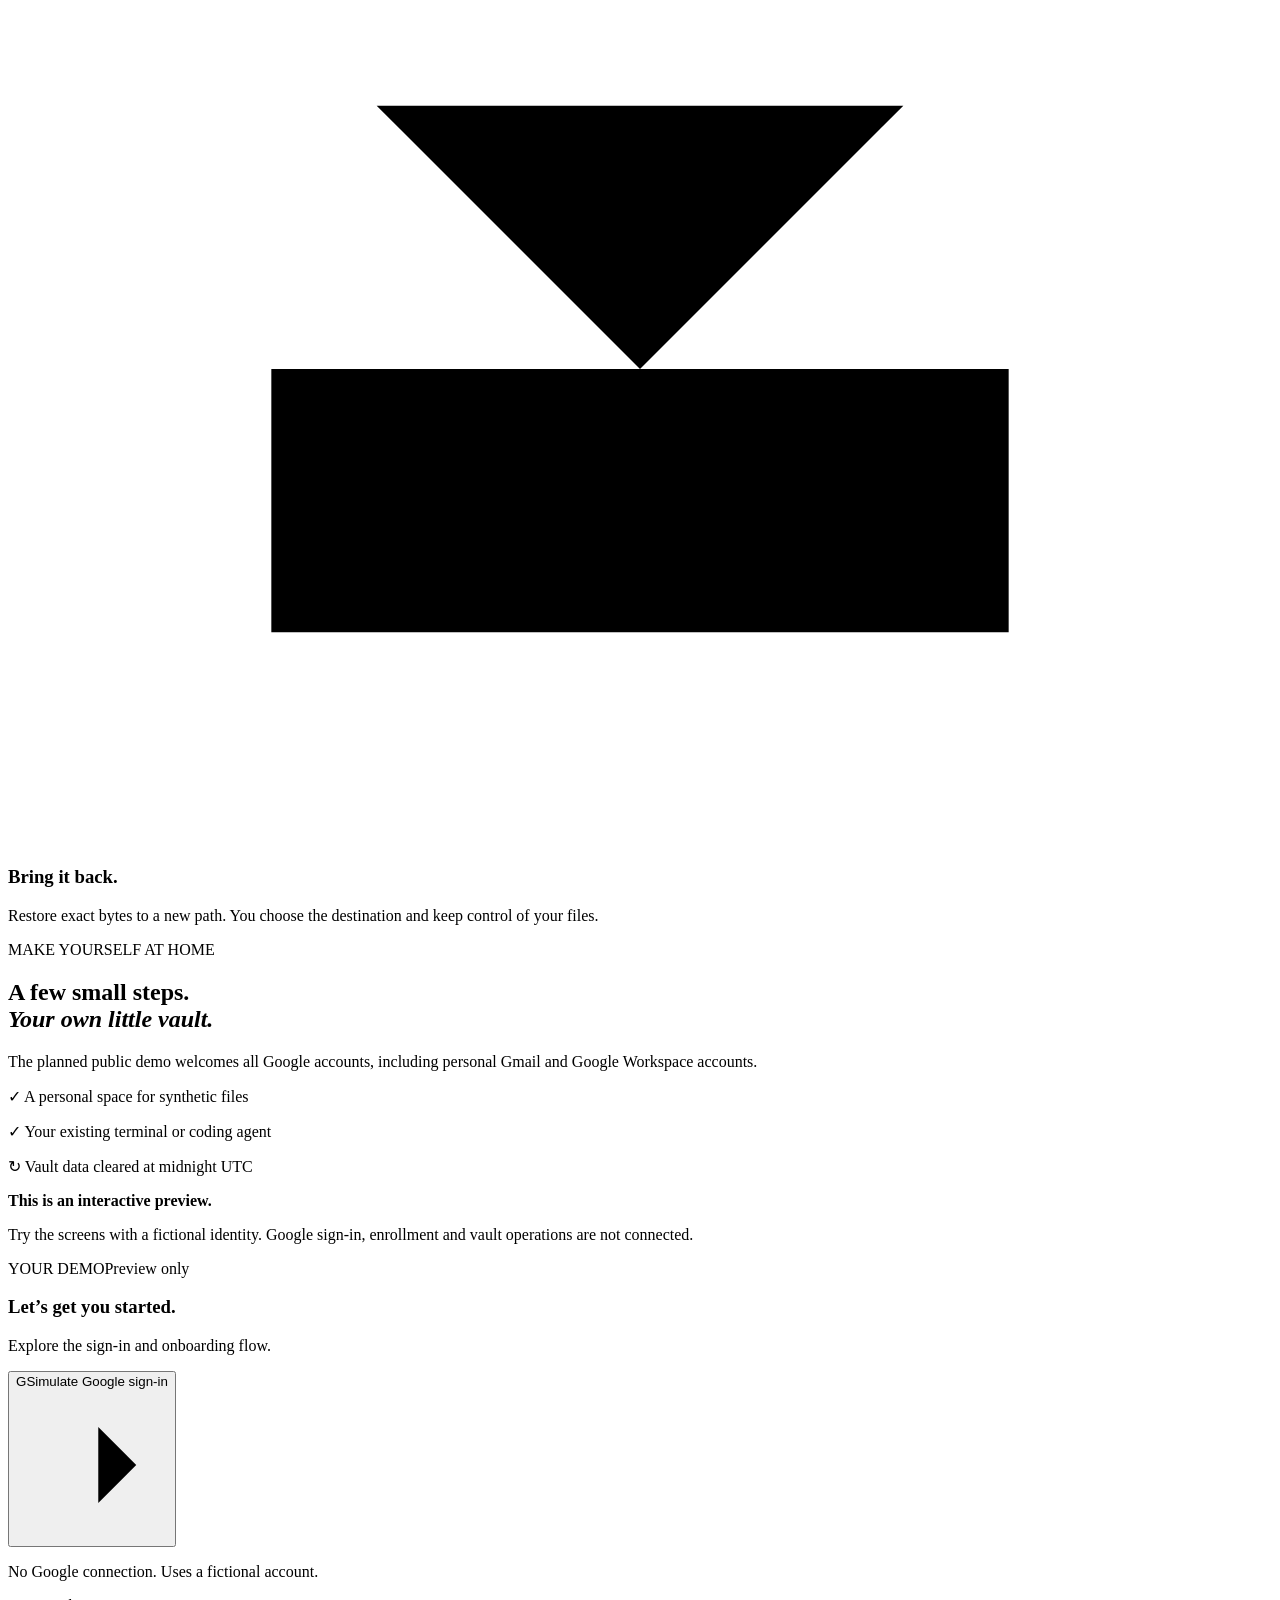
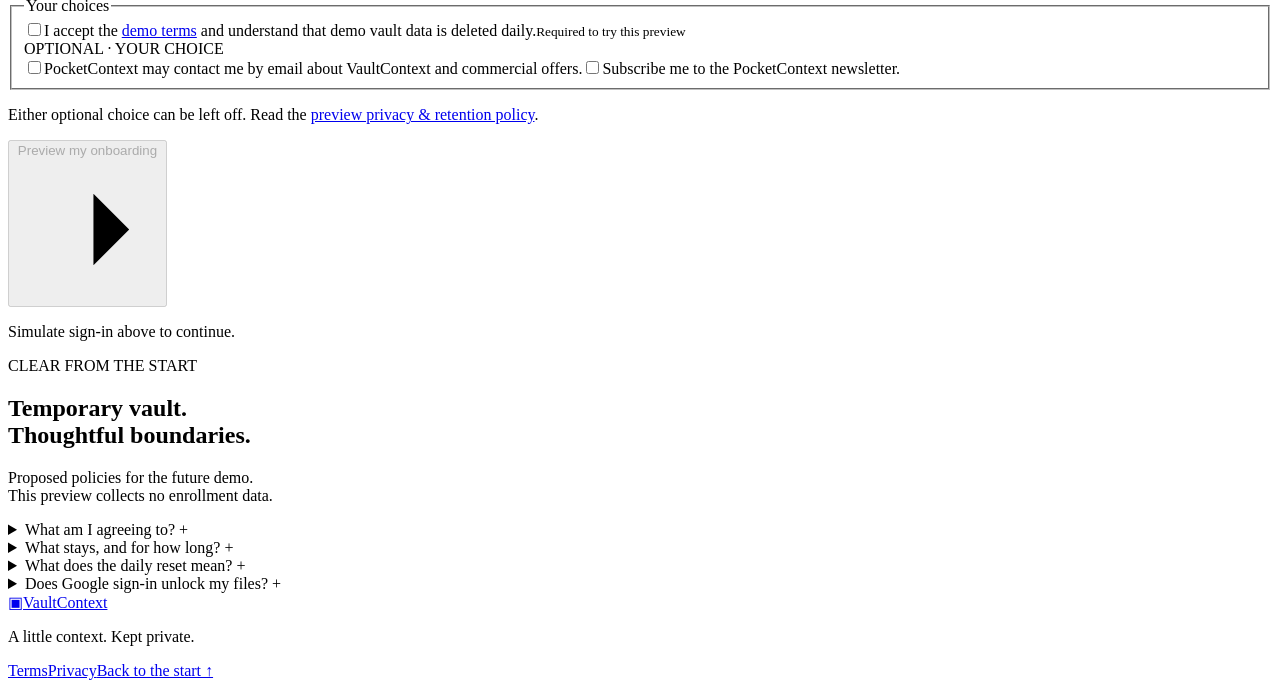
==== commit feb539fb: "fix: explain required demo terms on continue" ====
--- a/pb_public/index.html
+++ b/pb_public/index.html
@@ -4,7 +4,7 @@
   <meta charset="utf-8"><meta name="viewport" content="width=device-width, initial-scale=1">
   <meta name="robots" content="noindex,nofollow"><meta name="description" content="An interactive preview of the VaultContext public demo experience.">
   <title>Try a little privacy · VaultContext demo preview</title>
-  <link rel="stylesheet" href="styles.css?v=b12c53db8c8d"><script src="app.js?v=38ead5e88725" defer></script>
+  <link rel="stylesheet" href="styles.css?v=b12c53db8c8d"><script src="app.js?v=960b1df4e467" defer></script>
 </head>
 <body>
 <a class="skip" href="#main">Skip to content</a>
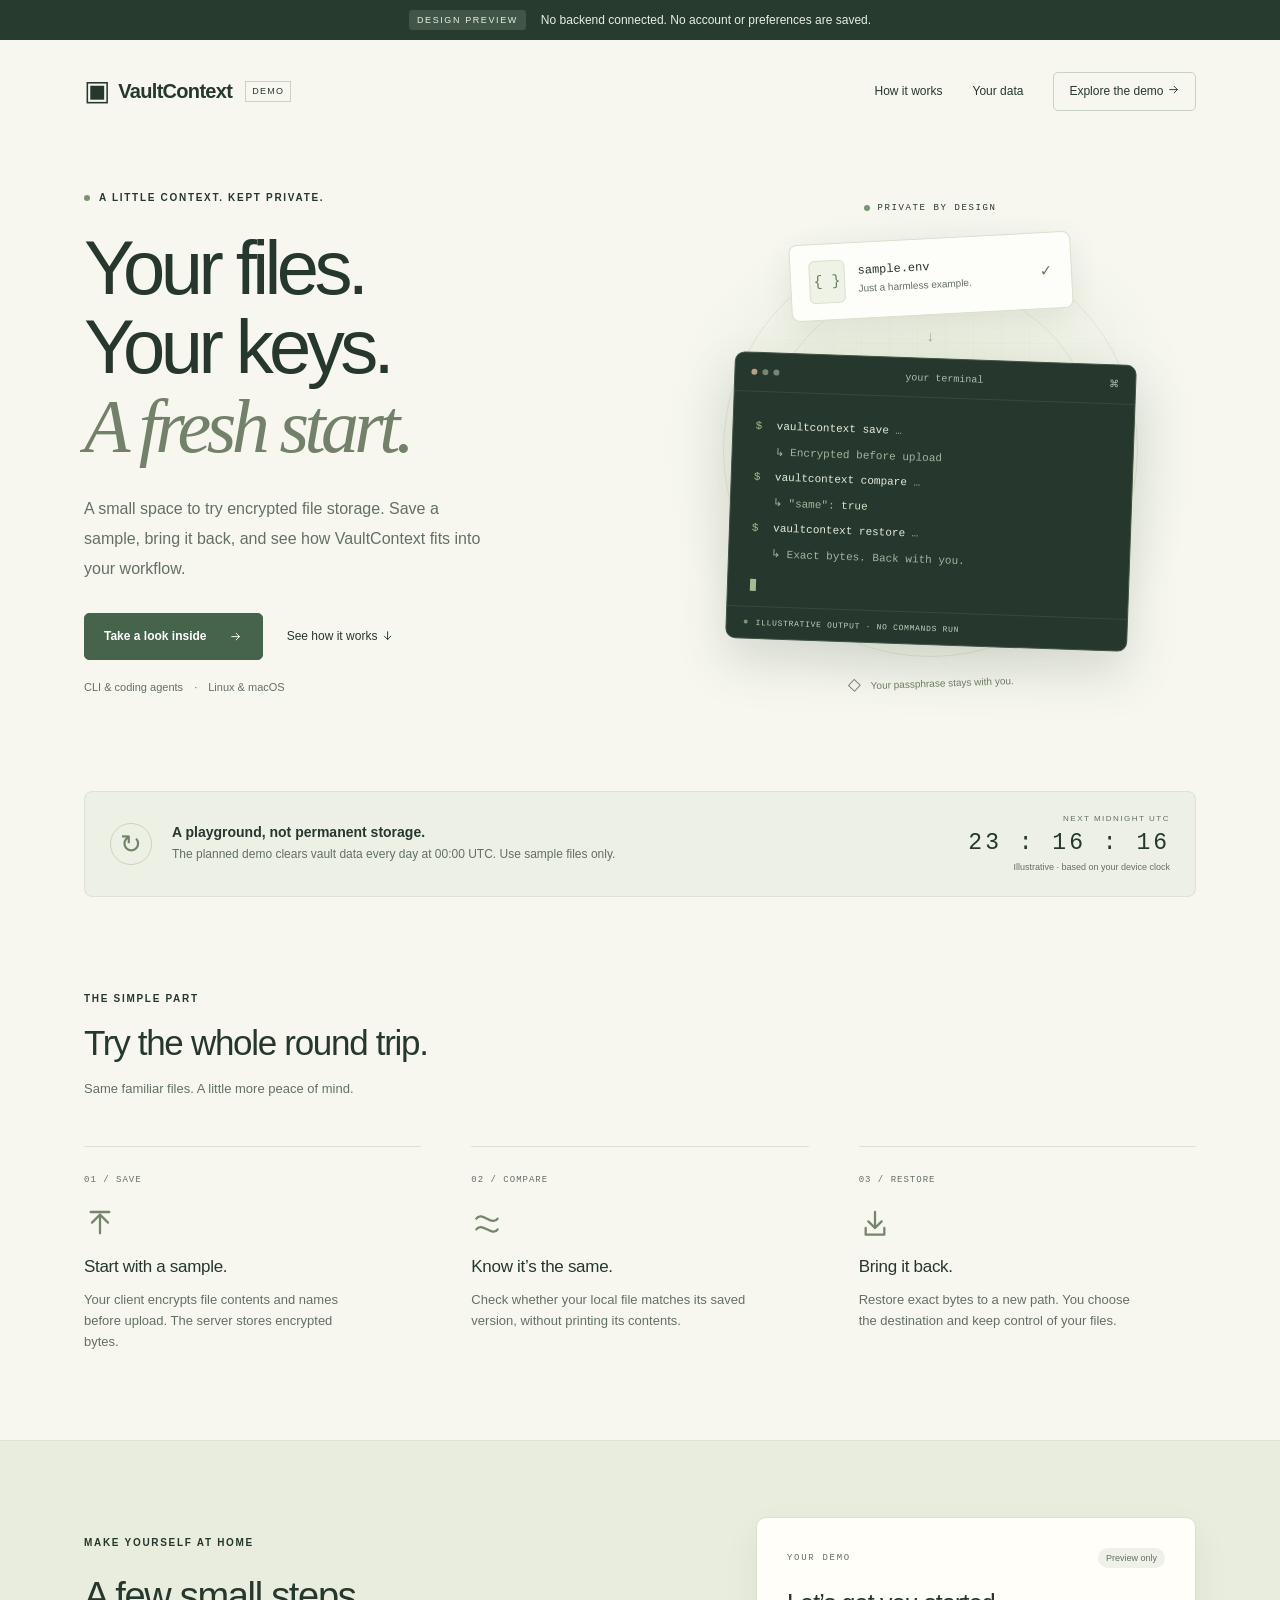
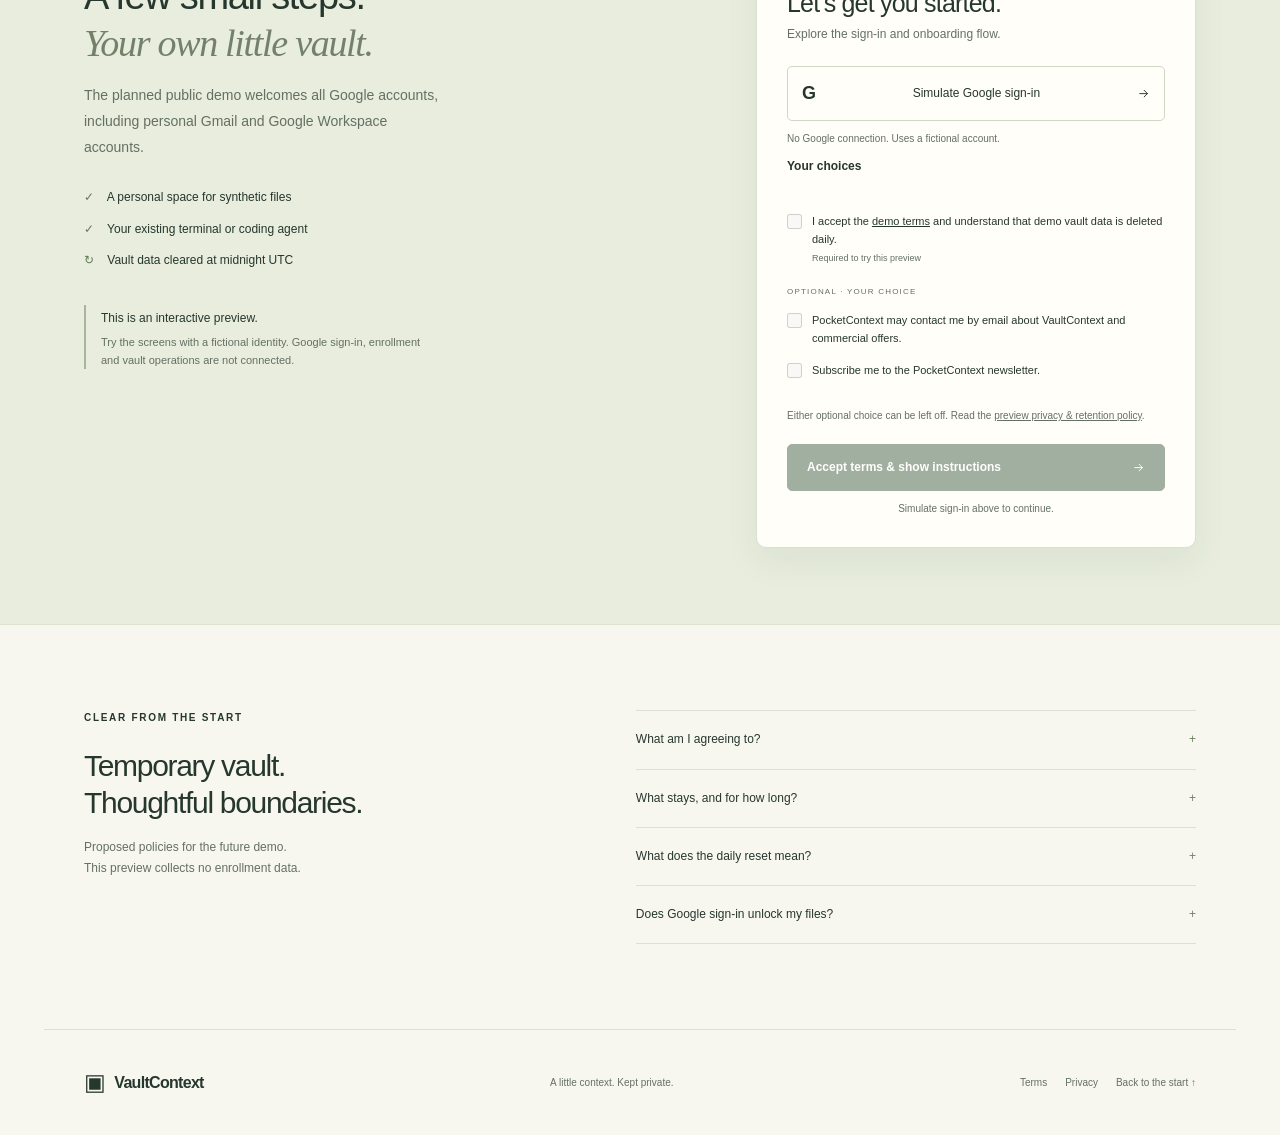
==== commit 6d60d097: "Improve demo consent review and withdrawal access" ====
--- a/pb_public/index.html
+++ b/pb_public/index.html
@@ -3,8 +3,8 @@
 <head>
   <meta charset="utf-8"><meta name="viewport" content="width=device-width, initial-scale=1">
   <meta name="robots" content="noindex,nofollow"><meta name="description" content="An interactive preview of the VaultContext public demo experience.">
-  <title>Try a little privacy · VaultContext demo preview</title>
-  <link rel="stylesheet" href="styles.css?v=b12c53db8c8d"><script src="app.js?v=960b1df4e467" defer></script>
+  <title>Try VaultContext · Public demo</title>
+  <link rel="stylesheet" href="styles.css?v=1271609b397b"><script src="app.js?v=40f006d768e6" defer></script>
 </head>
 <body>
 <a class="skip" href="#main">Skip to content</a>
@@ -28,7 +28,7 @@
 <section id="start" class="start-section"><div class="wrap start-layout"><div class="start-copy"><p class="eyebrow">MAKE YOURSELF AT HOME</p><h2>A few small steps.<br><em>Your own little vault.</em></h2><p id="audience-description">The planned public demo welcomes all Google accounts, including personal Gmail and Google Workspace accounts.</p><div class="expectations"><p><span>✓</span> A personal space for synthetic files</p><p><span>✓</span> Your existing terminal or coding agent</p><p><span>↻</span> Vault data cleared at midnight UTC</p></div><div class="honest-note" id="mode-note"><strong>This is an interactive preview.</strong><p>Try the screens with a fictional identity. Google sign-in, enrollment and vault operations are not connected.</p></div></div>
 <div class="enrollment-card"><div class="card-heading"><span class="mini-label">YOUR DEMO</span><span id="mode-pill" class="preview-pill">Preview only</span></div><h3>Let’s get you started.</h3><p class="card-intro">Explore the sign-in and onboarding flow.</p><button id="google-button" class="google-button" type="button"><span class="google-g" aria-hidden="true">G</span>Simulate Google sign-in<svg class="ui-icon" viewBox="0 0 24 24" aria-hidden="true" focusable="false"><path d="M5 12h14m-6-6 6 6-6 6"/></svg></button><button id="cancel-google" class="link-button" type="button" hidden>Cancel Google sign-in</button><p class="micro" id="google-note">No Google connection. Uses a fictional account.</p>
 <div id="identity" class="identity" hidden><span class="avatar" aria-hidden="true">D</span><div class="identity-details"><strong id="identity-name">Demo visitor</strong><span id="identity-email">demo@example.com · synthetic identity</span></div><span class="identity-check" aria-hidden="true">✓</span></div>
-<button id="signout" class="link-button" type="button" hidden>Sign out of this browser</button><p id="preferences-status" class="micro" hidden></p><form id="enrollment-form"><fieldset><legend>Your choices</legend><label class="check-row required"><input type="checkbox" id="terms" required><span>I accept the <a href="#terms-details">demo terms</a> and understand that demo vault data is deleted daily.<small id="terms-help">Required to try this preview</small></span></label><div class="optional-label">OPTIONAL · YOUR CHOICE</div><label class="check-row"><input type="checkbox" id="commercial"><span>PocketContext may contact me by email about VaultContext and commercial offers.</span></label><label class="check-row"><input type="checkbox" id="newsletter"><span>Subscribe me to the PocketContext newsletter.</span></label></fieldset><p class="privacy-note">Either optional choice can be left off. Read the <a id="privacy-label" href="#privacy-details">preview privacy & retention policy</a>.</p><button class="button continue-button" type="submit" disabled aria-describedby="form-status">Preview my onboarding <svg class="ui-icon" viewBox="0 0 24 24" aria-hidden="true" focusable="false"><path d="M5 12h14m-6-6 6 6-6 6"/></svg></button><p id="form-status" class="form-status" role="status">Simulate sign-in above to continue.</p></form></div></div></section>
+<button id="signout" class="link-button" type="button" hidden>Sign out of this browser</button><p id="preferences-status" class="micro" hidden></p><form id="enrollment-form"><fieldset disabled><legend>Your choices</legend><label class="check-row required"><input type="checkbox" id="terms" required><span>I accept the <a href="#terms-details">demo terms</a> and understand that demo vault data is deleted daily.<small id="terms-help">Required to try this preview</small></span></label><div class="optional-label">OPTIONAL · YOUR CHOICE</div><label class="check-row"><input type="checkbox" id="commercial"><span>PocketContext may contact me by email about VaultContext and commercial offers.</span></label><label class="check-row"><input type="checkbox" id="newsletter"><span>Subscribe me to the PocketContext newsletter.</span></label></fieldset><p class="privacy-note">Either optional choice can be left off. Read the <a id="privacy-label" href="#privacy-details">preview privacy & retention policy</a>.</p><button class="button continue-button" type="submit" disabled aria-describedby="form-status">Accept terms & show instructions <svg class="ui-icon" viewBox="0 0 24 24" aria-hidden="true" focusable="false"><path d="M5 12h14m-6-6 6 6-6 6"/></svg></button><p id="form-status" class="form-status" role="status">Simulate sign-in above to continue.</p></form><details id="contact-permissions" class="contact-permissions" hidden><summary>Manage contact permissions</summary><p class="micro">Withdraw both optional permissions now, or save your private link to withdraw later without signing in. Anyone with this link can withdraw these permissions.</p><p><a id="withdrawal-link" target="_blank" rel="noopener noreferrer">Save your private withdrawal link</a></p><button id="withdraw" class="link-button" type="button">Withdraw both marketing permissions</button></details></div></div></section>
 <section id="onboarding" class="onboarding wrap" hidden tabindex="-1"><div class="section-top"><p class="eyebrow">YOU’RE EXPLORING THE NEXT STEP</p><h2>Your agent. Your keys.</h2><p id="guide-intro">Example instructions only. There is no live demo endpoint yet.</p></div><div class="onboarding-banner" id="guide-banner"><span aria-hidden="true">ⓘ</span><p>No account was created and your choices were not saved. These examples show the planned experience; replace placeholders only when a demo is available.</p></div><div id="agent-note" class="agent-note"><strong>Let your agent help with setup.</strong><p>Copy the installation instructions below into Codex, Claude Code or your coding agent. After setup, use the next two steps as a checklist.</p><p class="micro">The unlocked host and agent are trusted. Agents should never inspect file contents or ask for your passphrase.</p></div><div class="progress-header"><span id="progress-label">0 of 3 guide steps reviewed</span><button id="reset-progress" class="link-button" type="button">Reset progress</button></div><div class="progress-track"><div id="progress-bar"></div></div><div class="guide-steps">
 <details open><summary><span>01</span>Install your tools <span class="summary-plus">+</span></summary><div class="guide-content"><p id="install-intro">This preview does not connect to a live installation service. The live demo provides instructions to install the public skill in your coding agent. Do not use production credentials.</p><div class="codebox"><button type="button" class="copy">Copy</button><pre><code id="install-code"># Live installation is unavailable in this preview.
 # Skill installation instructions appear on a connected demo.
--- a/pb_public/styles.css
+++ b/pb_public/styles.css
@@ -0,0 +1,11 @@
+:root{--paper:#f7f7f0;--ink:#26372d;--muted:#647064;--sage:#e6ecdf;--green:#46634b;--line:#dce1d5;--white:#fffef9;--mono:ui-monospace,SFMono-Regular,Consolas,monospace}*{box-sizing:border-box}html{scroll-behavior:smooth;scroll-padding-top:24px}body{margin:0;background:var(--paper);color:var(--ink);font-family:Arial,Helvetica,sans-serif;font-size:15px;line-height:1.6}button,input{font:inherit}button,a{-webkit-tap-highlight-color:transparent}a{color:inherit}button{cursor:pointer}button:focus-visible,a:focus-visible,input:focus-visible,summary:focus-visible{outline:3px solid #8a6d36;outline-offset:5px}button:disabled{cursor:default;opacity:.5}button:disabled:hover{filter:none}button,.button{transition:background .18s,transform .18s}button:hover,.button:hover{filter:brightness(.97)}[hidden]{display:none!important}.wrap{max-width:1192px;margin:auto;padding-left:40px;padding-right:40px}.preview{background:#283b2f;color:#e8eee1;display:flex;justify-content:center;align-items:center;gap:15px;padding:10px 20px;font-size:12px;text-align:center}.preview-tag{font-size:9px;letter-spacing:1.6px;background:#415647;padding:3px 8px;border-radius:3px;white-space:nowrap}.header{display:flex;justify-content:space-between;align-items:center;height:102px}.brand{display:flex;align-items:center;gap:9px;font-size:20px;font-weight:650;letter-spacing:-.7px;text-decoration:none}.brand-icon{font-size:28px;font-weight:400}.demo-tag{font-size:9px;font-weight:400;letter-spacing:1.3px;border:1px solid #cbd2c3;padding:2px 6px;margin-left:4px}.header nav{display:flex;align-items:center;gap:30px;font-size:12px}.header nav a{text-decoration:none}.nav-cta{border:1px solid #c9d1c2;padding:9px 15px;border-radius:5px}.nav-cta span{margin-left:15px}.hero{display:grid;grid-template-columns:1fr 1fr;gap:50px;padding-top:48px;padding-bottom:83px;align-items:center}.eyebrow{font-size:10px;font-weight:700;letter-spacing:1.7px;margin:0 0 22px;display:flex;align-items:center;gap:9px}.dot,.tiny-dot{display:inline-block;background:#789472;border-radius:50%;width:6px;height:6px}.hero h1{font-size:76px;font-weight:400;line-height:1.04;letter-spacing:-4.6px;margin:0 0 28px}.hero h1 em,h2 em{font-family:Georgia,'Times New Roman',serif;font-weight:400;color:#73806a}.intro{max-width:405px;color:var(--muted);font-size:16px;line-height:1.85;margin:0 0 30px}.hero-actions{display:flex;align-items:center;gap:24px}.button{display:inline-flex;align-items:center;justify-content:center;gap:23px;background:var(--green);color:#fff;border:1px solid var(--green);border-radius:5px;padding:13px 19px;font-size:12px;font-weight:600;text-decoration:none}.text-link{font-size:12px;text-decoration:none}.text-link span{margin-left:8px}.hero-note{font-size:11px;color:var(--muted);margin-top:19px}.hero-note span{margin:0 8px}.hero-art{position:relative;min-height:455px;display:flex;align-items:center;flex-direction:column;justify-content:center;background:radial-gradient(ellipse at center,#e0e9d5 0%,#edf0e4 47%,transparent 72%);isolation:isolate}.art-grid{position:absolute;inset:0;z-index:-1;background-image:linear-gradient(#73846d0b 1px,transparent 1px),linear-gradient(90deg,#73846d0b 1px,transparent 1px);background-size:28px 28px;mask-image:radial-gradient(ellipse,#000,transparent 74%)}.orbit{position:absolute;border:1px solid #b6c1aa50;border-radius:50%;z-index:-1;width:415px;height:415px}.orbit-two{width:335px;height:335px}.floating-label{font:9px var(--mono);letter-spacing:1.6px;margin-bottom:25px;display:flex;align-items:center;gap:7px}.file-card{width:282px;display:flex;align-items:center;gap:13px;background:#fdfef9;box-shadow:0 8px 30px #3e543916;border:1px solid #d9e0ce;padding:16px 18px;border-radius:8px;transform:rotate(-3deg)}.file-icon{background:#eef2e7;border:1px solid #d8e1cb;border-radius:6px;display:grid;place-items:center;width:36px;height:43px;font:15px var(--mono);color:#6a805a}.file-card strong{font:12px var(--mono);display:block}.file-card span:not(.file-check){display:block;font-size:10px;color:var(--muted);margin-top:3px}.file-check{margin-left:auto;color:#607b53}.connector{height:43px;display:grid;place-items:center;color:#a1b093}.terminal{width:100%;max-width:402px;background:#26372d;border:1px solid #405341;border-radius:10px;color:#e4ecd9;box-shadow:0 22px 50px #2e45282b;transform:rotate(2deg)}.terminal-bar{border-bottom:1px solid #ffffff16;display:flex;align-items:center;justify-content:space-between;padding:13px 16px;color:#aebdab;font:10px var(--mono)}.window-dots{display:flex;gap:5px}.window-dots i{width:6px;height:6px;border-radius:50%;background:#778573}.window-dots i:first-child{background:#b4a283}.terminal-content{padding:18px 22px 15px;font:11px/1.6 var(--mono)}.terminal-content p{margin:8px 0}.prompt{color:#a6be8b;margin-right:8px}.muted{color:#a6b49e}.terminal-result{color:#a4b39e;padding-left:20px}.terminal-true{color:#d5e6ba}.cursor{height:12px;width:6px;display:block;background:#a7ba91;margin-top:15px}.terminal-footer{font:8px var(--mono);letter-spacing:.7px;color:#c5d0bc;border-top:1px solid #ffffff16;padding:11px 17px;display:flex;align-items:center;gap:8px}.terminal-footer .tiny-dot{width:4px;height:4px}.key-label{margin-top:24px;font-size:10px;color:#6b7d62;transform:rotate(-2deg)}.key-label span{font-size:17px;margin-right:7px}.reset-strip{display:flex;align-items:center;gap:20px;background:#ecf0e5;border:1px solid #dce3d2;border-radius:8px;max-width:1112px;padding:21px 25px}.reset-icon{width:42px;height:42px;border-radius:50%;border:1px solid #c9d5bc;display:grid;place-items:center;font-size:26px;color:#728466;flex-shrink:0}.reset-copy h2{font-size:14px;margin:0 0 4px;font-weight:600;letter-spacing:0}.reset-copy p{font-size:12px;margin:0;color:var(--muted)}.countdown{margin-left:auto;text-align:right;flex-shrink:0;display:flex;flex-direction:column}.countdown>span{font-size:8px;letter-spacing:1.5px;color:var(--muted)}.countdown strong{font:23px/1.5 var(--mono);letter-spacing:3px;font-weight:400}.countdown small{font-size:9px;color:var(--muted)}.how{padding-top:94px;padding-bottom:87px}.section-top .eyebrow{margin-bottom:15px}.section-top h2,h2{font-size:35px;line-height:1.22;letter-spacing:-1.3px;font-weight:400;margin:0 0 15px}.section-top>p:last-child{color:var(--muted);font-size:13px;margin-top:0}.features{display:grid;grid-template-columns:repeat(3,1fr);gap:50px;margin-top:46px}.features article{border-top:1px solid var(--line);padding-top:18px}.step-label{font:9px var(--mono);letter-spacing:1px;color:var(--muted)}.feature-symbol{font:35px Georgia,serif;color:#73856a;margin:15px 0 9px}.features h3{font-size:17px;font-weight:500;margin:0 0 10px;letter-spacing:-.3px}.features p{font-size:13px;color:var(--muted);max-width:282px;margin:0}.start-section{background:#e8edde;border-top:1px solid #dde4d1;border-bottom:1px solid #dde4d1}.start-layout{display:grid;grid-template-columns:1fr 440px;gap:110px;padding-top:76px;padding-bottom:76px;align-items:start}.start-copy{padding-top:18px}.start-copy h2{font-size:38px;line-height:1.25}.start-copy>p:not(.eyebrow){font-size:14px;max-width:355px;color:var(--muted);line-height:1.85}.expectations{margin:28px 0 35px}.expectations p{font-size:12px;margin:12px 0}.expectations span{margin-right:10px;color:#627a54}.honest-note{border-left:2px solid #a7b69b;padding-left:15px;max-width:340px}.honest-note strong{font-size:12px;font-weight:500}.honest-note p{font-size:11px;color:var(--muted);margin:5px 0}.enrollment-card{background:var(--white);border:1px solid #d8e0ce;border-radius:10px;padding:30px;box-shadow:0 14px 35px #334d2510}.card-heading{display:flex;justify-content:space-between;align-items:center}.mini-label{font:9px var(--mono);letter-spacing:1.7px;color:var(--muted)}.preview-pill{border-radius:20px;font-size:9px;background:#eff1e8;padding:3px 8px;color:#63715b}.enrollment-card h3{font-size:25px;line-height:1.3;font-weight:400;letter-spacing:-.8px;margin:19px 0 5px}.card-intro{font-size:12px;color:var(--muted);margin:0 0 22px}.google-button{width:100%;background:transparent;border:1px solid #cfd7c7;border-radius:5px;display:flex;align-items:center;justify-content:space-between;padding:12px 14px;font-size:12px;color:var(--ink)}.google-g{font-weight:700;font-size:18px;font-family:Arial,sans-serif}.micro{font-size:10px;color:var(--muted);line-height:1.6}.google-button+.micro{text-align:center;margin:8px 0 22px}.identity{border:1px solid #dce4d2;background:#f0f4e9;display:flex;align-items:center;gap:10px;padding:11px;border-radius:5px;margin:16px 0}.avatar{flex-shrink:0;display:grid;place-items:center;width:29px;height:29px;border-radius:50%;background:#dbe5ce;font-size:12px}.identity-details{flex:1;min-width:0;overflow-wrap:anywhere}.identity strong,.identity-details>span{display:block;font-size:11px}.identity-details>span{font-size:9px;color:var(--muted)}.identity-check{flex-shrink:0;margin-left:auto;font-size:13px}.enrollment-card fieldset{border:0;border-top:1px solid var(--line);padding:21px 0 0;margin:0}.enrollment-card legend{display:block;font-size:12px;font-weight:600;margin-bottom:15px;width:100%;padding:0}.check-row{display:flex;align-items:start;gap:10px;font-size:11px;line-height:1.65;margin-bottom:14px}.check-row input,.review-step input{accent-color:var(--green);width:15px;height:15px;margin:2px 0 0;flex-shrink:0}.check-row small{display:block;font-size:9px;color:var(--muted);margin-top:3px}.optional-label{font-size:8px;letter-spacing:1.2px;color:var(--muted);margin:20px 0 12px}.privacy-note{font-size:10px;color:var(--muted);margin:15px 0 20px}.continue-button{width:100%;justify-content:space-between}.form-status{font-size:10px;margin:10px 0 0;text-align:center;color:var(--muted)}.onboarding{padding-top:75px;padding-bottom:30px;outline:none}.onboarding-banner{display:flex;align-items:center;gap:14px;background:#edf0e5;border:1px solid var(--line);padding:12px 17px;margin:25px 0;border-radius:6px}.onboarding-banner p{font-size:12px;margin:0}.agent-note{padding:16px 20px;background:#eef1e7;border:1px solid var(--line);border-radius:6px;font-size:12px;margin-bottom:20px}.agent-note p{margin-bottom:0}.progress-header{display:flex;justify-content:space-between;font-size:11px;align-items:center;margin:10px 0}.link-button{padding:0;border:0;background:transparent;text-decoration:underline;color:var(--muted);font-size:11px}.progress-track{height:3px;background:var(--line);margin-bottom:20px}.progress-track>div{width:0;background:#79906b;height:100%;transition:width .2s}.guide-steps details{border:1px solid var(--line);border-radius:6px;margin-bottom:12px;background:var(--white)}summary{cursor:pointer;list-style:none}summary::-webkit-details-marker{display:none}.guide-steps summary{padding:17px 20px;display:flex;align-items:center;gap:16px;font-size:14px}.guide-steps summary>span:first-child{font:11px var(--mono);color:var(--muted)}.summary-plus{margin-left:auto;color:#819077}.guide-content{padding:0 20px 20px;font-size:13px;color:var(--muted)}.codebox{position:relative;background:#28392f;border-radius:5px;color:#e5eddc;padding:35px 18px 16px;margin:16px 0}.codebox pre{margin:0;overflow-x:auto;font:11px/1.9 var(--mono);padding-bottom:6px}.copy{position:absolute;right:9px;top:7px;border:1px solid #79877380;color:#dae3d1;background:#ffffff06;font-size:9px;border-radius:3px;padding:3px 9px}.review-step{display:flex;align-items:center;gap:8px;font-size:11px;color:var(--ink);margin-top:18px}.guide-complete{font-size:13px;background:#e4eddc;border:1px solid #cbd8bf;border-radius:5px;padding:16px 20px}.details-section{padding-top:85px;padding-bottom:85px;display:grid;grid-template-columns:1fr 1.2fr;gap:85px}.details-section h2{font-size:30px}.details-section>div>p:not(.eyebrow){font-size:12px;color:var(--muted);line-height:1.8}.faq details{border-bottom:1px solid var(--line)}.faq details:first-child{border-top:1px solid var(--line)}.faq summary{padding:19px 0;font-size:12px;display:flex;justify-content:space-between;gap:15px}.faq summary>span{color:#738568}.faq details>div{font-size:12px;color:var(--muted);padding-bottom:12px}.faq p{margin-top:0}dt{font-weight:600;color:var(--ink)}dd{margin:3px 0 13px}details[open]>summary .summary-plus,details[open]>summary>span:last-child{transform:rotate(45deg)}.footer{border-top:1px solid var(--line);display:flex;justify-content:space-between;align-items:center;min-height:106px}.footer .brand{font-size:16px}.footer .brand-icon{font-size:23px}.footer p,.footer>a:last-child{font-size:10px;color:var(--muted)}.footer>a:last-child{text-decoration:none}.sr-only{position:absolute;width:1px;height:1px;padding:0;margin:-1px;overflow:hidden;clip:rect(0,0,0,0);white-space:nowrap;border:0}.skip{position:absolute;left:20px;top:-100px;padding:10px;background:var(--white);z-index:10}.skip:focus{top:10px}@media(max-width:1000px){.hero{gap:25px}.hero h1{font-size:65px}.hero-art{min-width:0}.orbit{width:330px;height:330px}.orbit-two{width:270px;height:270px}.reset-strip{margin:0 40px}.start-layout{gap:55px;grid-template-columns:1fr 420px}.features{gap:30px}.details-section{gap:45px}}@media(max-width:760px){.wrap{padding-left:24px;padding-right:24px}.preview{font-size:11px;line-height:1.5;flex-direction:column;gap:5px;padding:9px 24px}.preview>span:last-child{max-width:36em;text-wrap:balance}.preview-tag{font-size:8px;letter-spacing:.7px}.header{height:74px}.brand{font-size:18px}.header nav{gap:0}.header nav>a:not(.nav-cta){display:none}.nav-cta{font-size:10px;padding:8px 10px}.nav-cta span{margin-left:5px}.demo-tag{display:none}.hero{grid-template-columns:1fr;gap:18px;padding-top:20px;padding-bottom:25px}.hero .eyebrow{margin-bottom:16px}.hero h1{font-size:clamp(42px,11vw,54px);letter-spacing:-2px;line-height:1.08;margin-bottom:20px}.intro{font-size:15px;line-height:1.7;max-width:430px;margin-bottom:20px}.hero-actions{gap:16px;flex-wrap:wrap}.hero-actions .text-link{display:inline-flex;align-items:center;min-height:44px;padding:10px 0}.hero-note{margin-top:12px}.hero-art{min-height:370px;max-width:450px;width:100%;margin:auto}.terminal{max-width:350px}.reset-strip{margin:0 24px;padding:20px;flex-wrap:wrap;gap:13px}.reset-copy{flex:1}.reset-copy h2{font-size:13px}.reset-copy p{font-size:11px}.countdown{margin-left:55px;text-align:left;max-width:calc(100% - 55px);overflow-wrap:anywhere}.countdown strong{font-size:21px}.how{padding-top:44px;padding-bottom:44px}.section-top h2,h2{font-size:30px}.features{gap:25px;grid-template-columns:1fr;margin-top:32px}.features article{display:grid;grid-template-columns:44px 1fr;column-gap:13px;align-items:center}.step-label{grid-column:1/-1}.feature-symbol{grid-row:2/4;margin:15px 0}.features h3{margin:13px 0 5px;font-size:17px}.features p{max-width:none}.start-layout{grid-template-columns:1fr;gap:24px;padding-top:36px;padding-bottom:36px}.start-copy{padding-top:0}.start-copy h2{font-size:34px}.start-copy>p:not(.eyebrow){max-width:none}.expectations{margin:22px 0}.honest-note{max-width:none}.enrollment-card{max-width:460px;width:100%;padding:25px;justify-self:center}.onboarding{padding-top:55px}.details-section{grid-template-columns:1fr;gap:22px;padding-top:58px;padding-bottom:50px}.details-section h2{font-size:30px}.footer{flex-wrap:wrap;justify-content:space-between;gap:5px;padding-top:22px;padding-bottom:22px}.footer p{order:3;width:100%;margin:3px 0 0}.codebox{padding-left:12px;padding-right:12px}.codebox pre{font-size:10px}.guide-content{padding-left:15px;padding-right:15px}.guide-steps summary{padding-left:15px;padding-right:15px}.eyebrow{font-size:9px}.check-row{font-size:12px}.micro,.privacy-note,.form-status{font-size:11px}.link-button,.footer-links a{display:inline-flex;align-items:center;min-height:44px}.nav-cta{display:inline-flex;align-items:center;min-height:44px}}@media(prefers-reduced-motion:reduce){html{scroll-behavior:auto}*{transition:none!important}}@media(max-width:360px){.wrap{padding-left:18px;padding-right:18px}.hero h1{font-size:42px}.hero-actions{gap:12px}.hero-actions .button{padding:12px;font-size:11px;gap:12px}.text-link{font-size:11px}.orbit{width:280px;height:280px}.terminal-content{font-size:10px;padding:15px}.preview{flex-direction:column;gap:3px}.file-card{width:250px}.reset-strip{margin:0 18px}.enrollment-card{padding:20px}}
+
+.footer-links{display:flex;gap:18px;font-size:10px;color:var(--muted)}.footer-links a{text-decoration:none}.legal{max-width:900px;padding-top:45px;padding-bottom:65px}.legal h1{font-size:46px;font-weight:400;letter-spacing:-2px;line-height:1.2}.legal h2{font-size:23px;margin-top:34px;letter-spacing:-.6px}.legal p,.legal dd{color:var(--muted);font-size:14px}.legal .intro{font-size:17px;max-width:630px}#signout{margin-bottom:12px}#preferences-status{padding:10px 12px;background:#edf1e5;border-radius:4px}
+
+.capability-section{padding-top:12px;padding-bottom:12px}.capability-section h2{font-size:26px;margin-top:14px}.capability-section .button{margin:18px 0 12px}.capability-section .onboarding-banner{border-color:#a9b99b}.capability-section p{max-width:760px}
+
+.ui-icon{display:inline-block;width:1.1em;height:1.1em;flex-shrink:0;vertical-align:-.15em;fill:none;stroke:currentColor;stroke-width:1.7;stroke-linecap:round;stroke-linejoin:round}.feature-symbol .ui-icon{width:32px;height:32px}.connector .ui-icon{width:18px;height:18px}
+
+.agent-prompt pre{white-space:pre-wrap;overflow-wrap:anywhere;font:13px/1.7 system-ui,sans-serif}
+
+.contact-permissions{border-top:1px solid var(--line);margin-top:18px;padding-top:14px;font-size:11px}.contact-permissions summary{font-size:11px;text-decoration:underline;padding:5px 0}.contact-permissions p{overflow-wrap:anywhere}.contact-permissions a{color:var(--ink)}
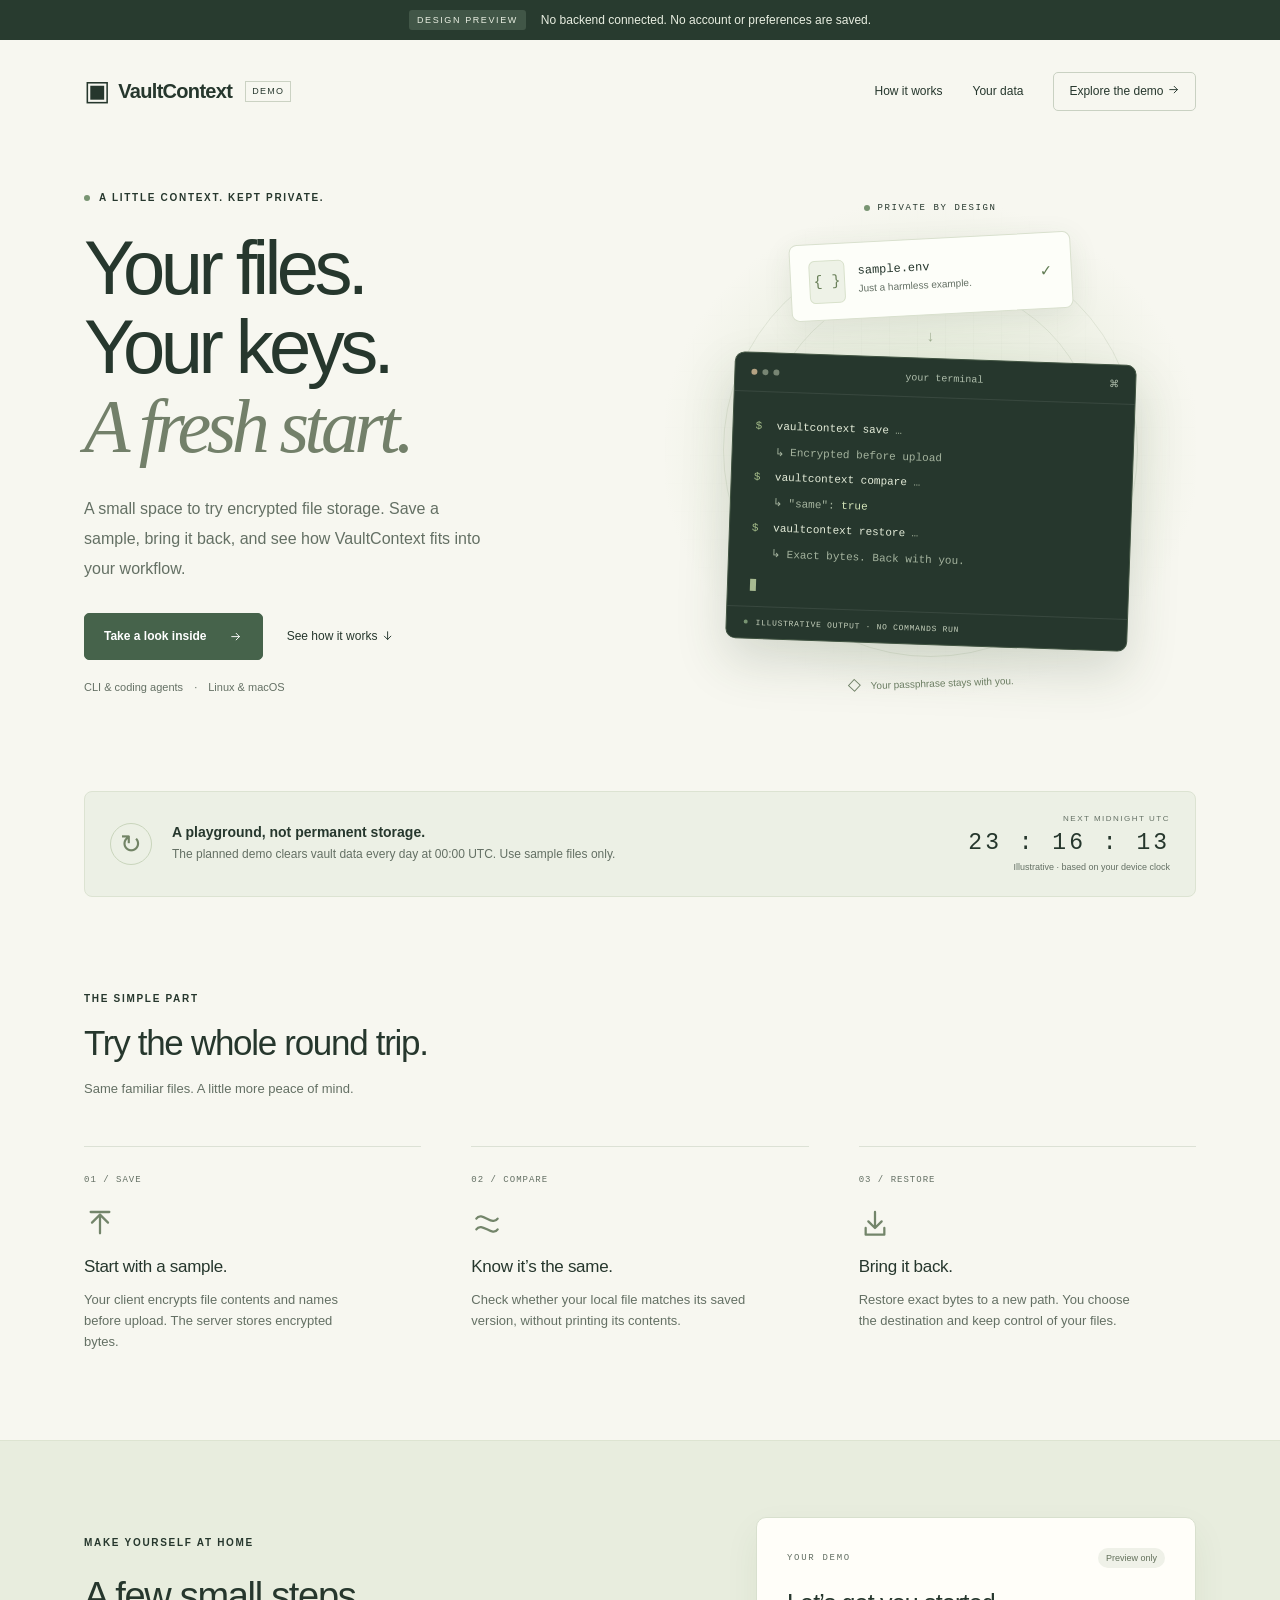
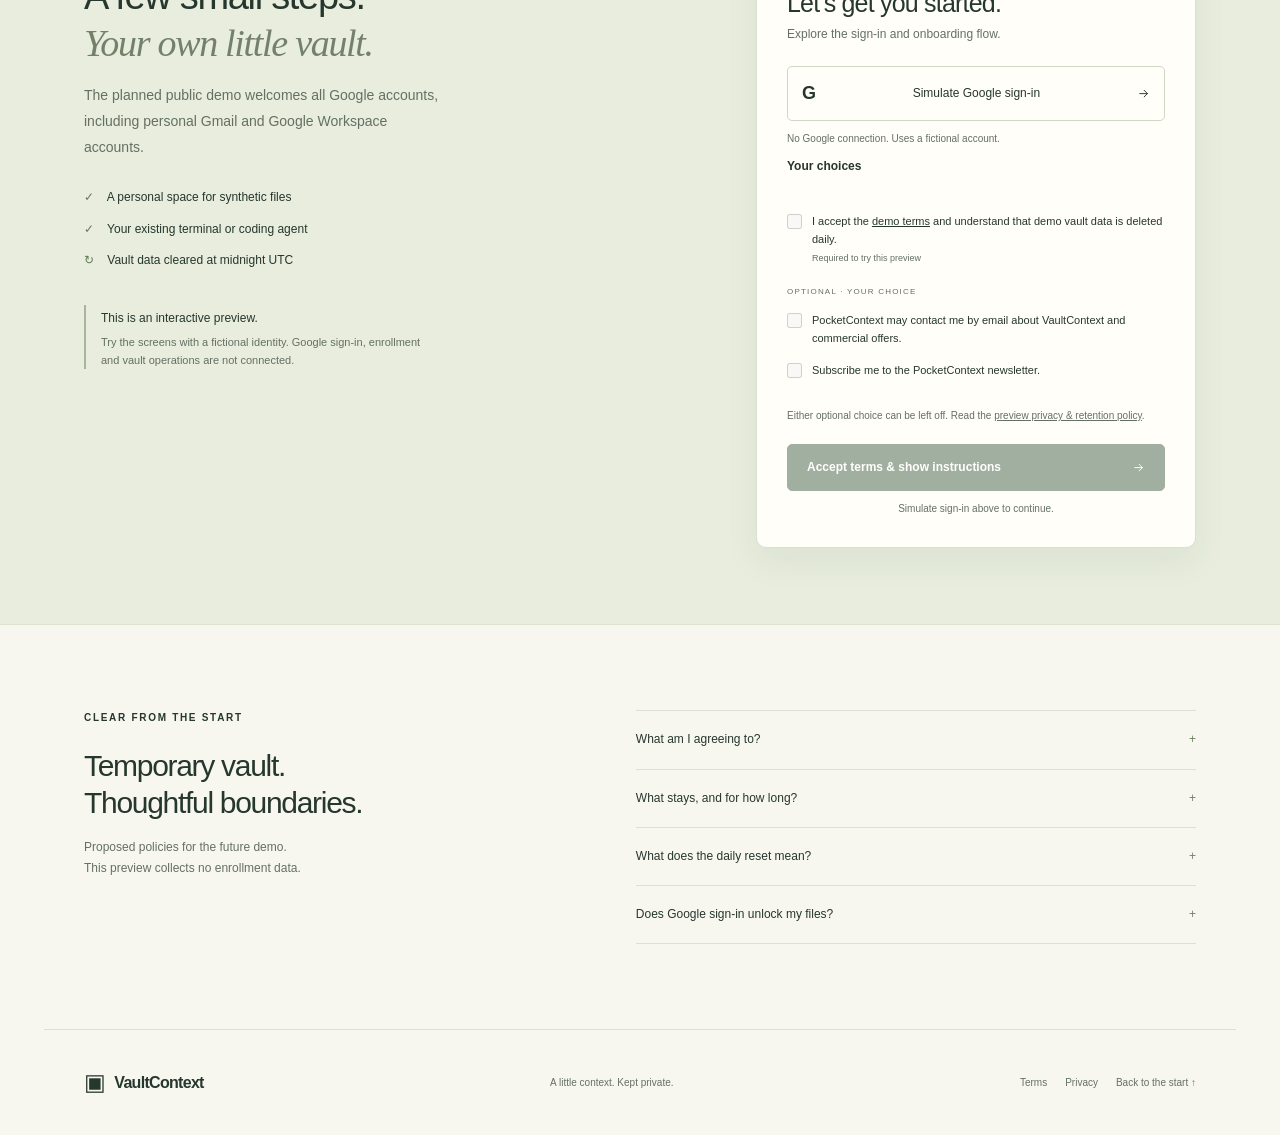
==== commit 6e3d8462: "Add Copilot prompts and Codespaces callback help" ====
--- a/pb_public/index.html
+++ b/pb_public/index.html
@@ -4,7 +4,7 @@
   <meta charset="utf-8"><meta name="viewport" content="width=device-width, initial-scale=1">
   <meta name="robots" content="noindex,nofollow"><meta name="description" content="An interactive preview of the VaultContext public demo experience.">
   <title>Try VaultContext · Public demo</title>
-  <link rel="stylesheet" href="styles.css?v=1271609b397b"><script src="app.js?v=40f006d768e6" defer></script>
+  <link rel="stylesheet" href="styles.css?v=fd4474e6c81d"><script src="app.js?v=c55cc04a98be" defer></script>
 </head>
 <body>
 <a class="skip" href="#main">Skip to content</a>
@@ -29,7 +29,33 @@
 <div class="enrollment-card"><div class="card-heading"><span class="mini-label">YOUR DEMO</span><span id="mode-pill" class="preview-pill">Preview only</span></div><h3>Let’s get you started.</h3><p class="card-intro">Explore the sign-in and onboarding flow.</p><button id="google-button" class="google-button" type="button"><span class="google-g" aria-hidden="true">G</span>Simulate Google sign-in<svg class="ui-icon" viewBox="0 0 24 24" aria-hidden="true" focusable="false"><path d="M5 12h14m-6-6 6 6-6 6"/></svg></button><button id="cancel-google" class="link-button" type="button" hidden>Cancel Google sign-in</button><p class="micro" id="google-note">No Google connection. Uses a fictional account.</p>
 <div id="identity" class="identity" hidden><span class="avatar" aria-hidden="true">D</span><div class="identity-details"><strong id="identity-name">Demo visitor</strong><span id="identity-email">demo@example.com · synthetic identity</span></div><span class="identity-check" aria-hidden="true">✓</span></div>
 <button id="signout" class="link-button" type="button" hidden>Sign out of this browser</button><p id="preferences-status" class="micro" hidden></p><form id="enrollment-form"><fieldset disabled><legend>Your choices</legend><label class="check-row required"><input type="checkbox" id="terms" required><span>I accept the <a href="#terms-details">demo terms</a> and understand that demo vault data is deleted daily.<small id="terms-help">Required to try this preview</small></span></label><div class="optional-label">OPTIONAL · YOUR CHOICE</div><label class="check-row"><input type="checkbox" id="commercial"><span>PocketContext may contact me by email about VaultContext and commercial offers.</span></label><label class="check-row"><input type="checkbox" id="newsletter"><span>Subscribe me to the PocketContext newsletter.</span></label></fieldset><p class="privacy-note">Either optional choice can be left off. Read the <a id="privacy-label" href="#privacy-details">preview privacy & retention policy</a>.</p><button class="button continue-button" type="submit" disabled aria-describedby="form-status">Accept terms & show instructions <svg class="ui-icon" viewBox="0 0 24 24" aria-hidden="true" focusable="false"><path d="M5 12h14m-6-6 6 6-6 6"/></svg></button><p id="form-status" class="form-status" role="status">Simulate sign-in above to continue.</p></form><details id="contact-permissions" class="contact-permissions" hidden><summary>Manage contact permissions</summary><p class="micro">Withdraw both optional permissions now, or save your private link to withdraw later without signing in. Anyone with this link can withdraw these permissions.</p><p><a id="withdrawal-link" target="_blank" rel="noopener noreferrer">Save your private withdrawal link</a></p><button id="withdraw" class="link-button" type="button">Withdraw both marketing permissions</button></details></div></div></section>
-<section id="onboarding" class="onboarding wrap" hidden tabindex="-1"><div class="section-top"><p class="eyebrow">YOU’RE EXPLORING THE NEXT STEP</p><h2>Your agent. Your keys.</h2><p id="guide-intro">Example instructions only. There is no live demo endpoint yet.</p></div><div class="onboarding-banner" id="guide-banner"><span aria-hidden="true">ⓘ</span><p>No account was created and your choices were not saved. These examples show the planned experience; replace placeholders only when a demo is available.</p></div><div id="agent-note" class="agent-note"><strong>Let your agent help with setup.</strong><p>Copy the installation instructions below into Codex, Claude Code or your coding agent. After setup, use the next two steps as a checklist.</p><p class="micro">The unlocked host and agent are trusted. Agents should never inspect file contents or ask for your passphrase.</p></div><div class="progress-header"><span id="progress-label">0 of 3 guide steps reviewed</span><button id="reset-progress" class="link-button" type="button">Reset progress</button></div><div class="progress-track"><div id="progress-bar"></div></div><div class="guide-steps">
+<section id="onboarding" class="onboarding wrap" hidden tabindex="-1"><div class="section-top"><p class="eyebrow">YOU’RE EXPLORING THE NEXT STEP</p><h2>Your agent. Your keys.</h2><p id="guide-intro">Example instructions only. There is no live demo endpoint yet.</p></div><div class="onboarding-banner" id="guide-banner"><span aria-hidden="true">ⓘ</span><p>No account was created and your choices were not saved. These examples show the planned experience; replace placeholders only when a demo is available.</p></div><div id="agent-note" class="agent-note"><strong>Let your agent help with setup.</strong><p>Copy the installation instructions below into Codex, Claude Code or your coding agent. After setup, use the next two steps as a checklist.</p><p class="micro">The unlocked host and agent are trusted. Agents should never inspect file contents or ask for your passphrase.</p></div><aside id="codespaces-help" class="agent-note codespaces-help" aria-labelledby="codespaces-title">
+<h3 id="codespaces-title">Try it in GitHub Codespaces</h3>
+<p>A blank cloud workspace gives you a place to try the demo. Google login also needs a terminal on your computer to forward its callback.</p>
+<p>Open <a href="https://github.com/codespaces" target="_blank" rel="noopener noreferrer">GitHub Codespaces</a> and choose <strong>Blank → Use this template</strong>. When VS Code opens, open <strong>Copilot Chat</strong> and use the prompts below.</p>
+<h4>In Copilot: set up the demo</h4>
+<p>Copy this prompt into Copilot Chat. It will prepare the Codespace and tell you when to follow the local forwarding steps.</p>
+<div class="codebox agent-prompt"><button type="button" class="copy">Copy prompt</button><pre><code id="codespaces-setup">Setup prompts require a connected demo.</code></pre></div>
+<h4>In Copilot: try a sample file</h4>
+<p>After sign-in and private unlock, copy this prompt into Copilot Chat.</p>
+<div class="codebox agent-prompt"><button type="button" class="copy">Copy prompt</button><pre><code id="codespaces-sample">Sample prompts require a connected demo.</code></pre></div>
+<p class="micro">Unlocking happens inside the Codespace: that host and its coding agent are trusted with decrypted files. The demo’s daily reset does not delete files downloaded into your Codespace. GitHub’s usage limits and billing apply; stop or delete the workspace when finished.</p>
+<details><summary>On your computer: forward the Google login callback</summary>
+<div class="codespaces-content">
+<p><strong>On your computer:</strong> install or update <a href="https://cli.github.com/" target="_blank" rel="noopener noreferrer">GitHub CLI</a> to version 2.98.0 or newer, then authenticate with the GitHub account that owns the Codespace:</p>
+<div class="codebox"><button type="button" class="copy">Copy</button><pre><code>gh --version
+gh auth login --hostname github.com --web --scopes codespace
+gh auth status
+gh codespace list</code></pre></div>
+<p>Already signed in? Use <code>gh auth refresh --hostname github.com --scopes codespace</code> to grant Codespaces access.</p>
+<p><strong>Token heads-up:</strong> the automatic <code>GITHUB_TOKEN</code> inside a Codespace is scoped to repository work; it does not grant general Codespaces management access. Run these forwarding commands on your computer. If <code>GH_TOKEN</code> or <code>GITHUB_TOKEN</code> overrides your local login, use a fresh local terminal without that override. Never paste tokens into chat.</p>
+<p><strong>On your computer:</strong> when Copilot tells you login is waiting, run this command in your local terminal and select your Codespace:</p>
+<div class="codebox"><button type="button" class="copy">Copy</button><pre><code>gh codespace ports forward 8765:8765</code></pre></div>
+<p>Keep both commands running. Open the current one-time Google sign-in URL from the Codespace terminal in your computer’s browser. Login waits 180 seconds by default. If it expires, ask Copilot to guide a fresh login and use the new URL shown in your Codespace terminal. Do not share the URL in chat. Stop forwarding after login finishes.</p>
+<details><summary>If forwarding fails</summary><p>Ask Copilot to check whether login is still listening on port 8765 and guide a fresh login if it has expired. If login is listening, stop the failed forward command with Ctrl+C and try this on your computer, then select your Codespace. This requires an SSH server in the Codespace and a free local port 8765; Copilot can check the SSH server.</p>
+<div class="codebox"><button type="button" class="copy">Copy</button><pre><code>gh codespace ssh -- -N -o ExitOnForwardFailure=yes -L 127.0.0.1:8765:127.0.0.1:8765</code></pre></div></details>
+<p>After Google sign-in, return to Copilot for access checks and private unlock guidance. Enter your vault passphrase only in your private terminal, never in chat, command arguments, environment variables or pipes.</p>
+</div></details></aside><div class="progress-header"><span id="progress-label">0 of 3 guide steps reviewed</span><button id="reset-progress" class="link-button" type="button">Reset progress</button></div><div class="progress-track"><div id="progress-bar"></div></div><div class="guide-steps">
 <details open><summary><span>01</span>Install your tools <span class="summary-plus">+</span></summary><div class="guide-content"><p id="install-intro">This preview does not connect to a live installation service. The live demo provides instructions to install the public skill in your coding agent. Do not use production credentials.</p><div class="codebox"><button type="button" class="copy">Copy</button><pre><code id="install-code"># Live installation is unavailable in this preview.
 # Skill installation instructions appear on a connected demo.
 # Do not use production credentials.</code></pre></div><p class="micro" id="install-note">The source and skill are public. Live setup offers coding-agent instructions through npx skills. No commands are run for you.</p><label class="review-step"><input type="checkbox" class="step-done">I’ve reviewed the installation step</label></div></details>
--- a/pb_public/styles.css
+++ b/pb_public/styles.css
@@ -9,3 +9,5 @@
 .agent-prompt pre{white-space:pre-wrap;overflow-wrap:anywhere;font:13px/1.7 system-ui,sans-serif}
 
 .contact-permissions{border-top:1px solid var(--line);margin-top:18px;padding-top:14px;font-size:11px}.contact-permissions summary{font-size:11px;text-decoration:underline;padding:5px 0}.contact-permissions p{overflow-wrap:anywhere}.contact-permissions a{color:var(--ink)}
+
+.codespaces-help h3{margin:0;font-size:18px;font-weight:500}.codespaces-help li{margin:10px 0}.codespaces-help ol{padding-left:22px}.codespaces-help summary{list-style:disclosure-closed;padding:12px 0;font-weight:600}.codespaces-help details[open]>summary{list-style:disclosure-open}.codespaces-help summary::-webkit-details-marker{display:revert}.codespaces-help code{overflow-wrap:anywhere}.codespaces-help .codebox{min-width:0}.codespaces-help pre{white-space:pre-wrap;overflow-wrap:anywhere}.codespaces-content{border-top:1px solid var(--line)}
